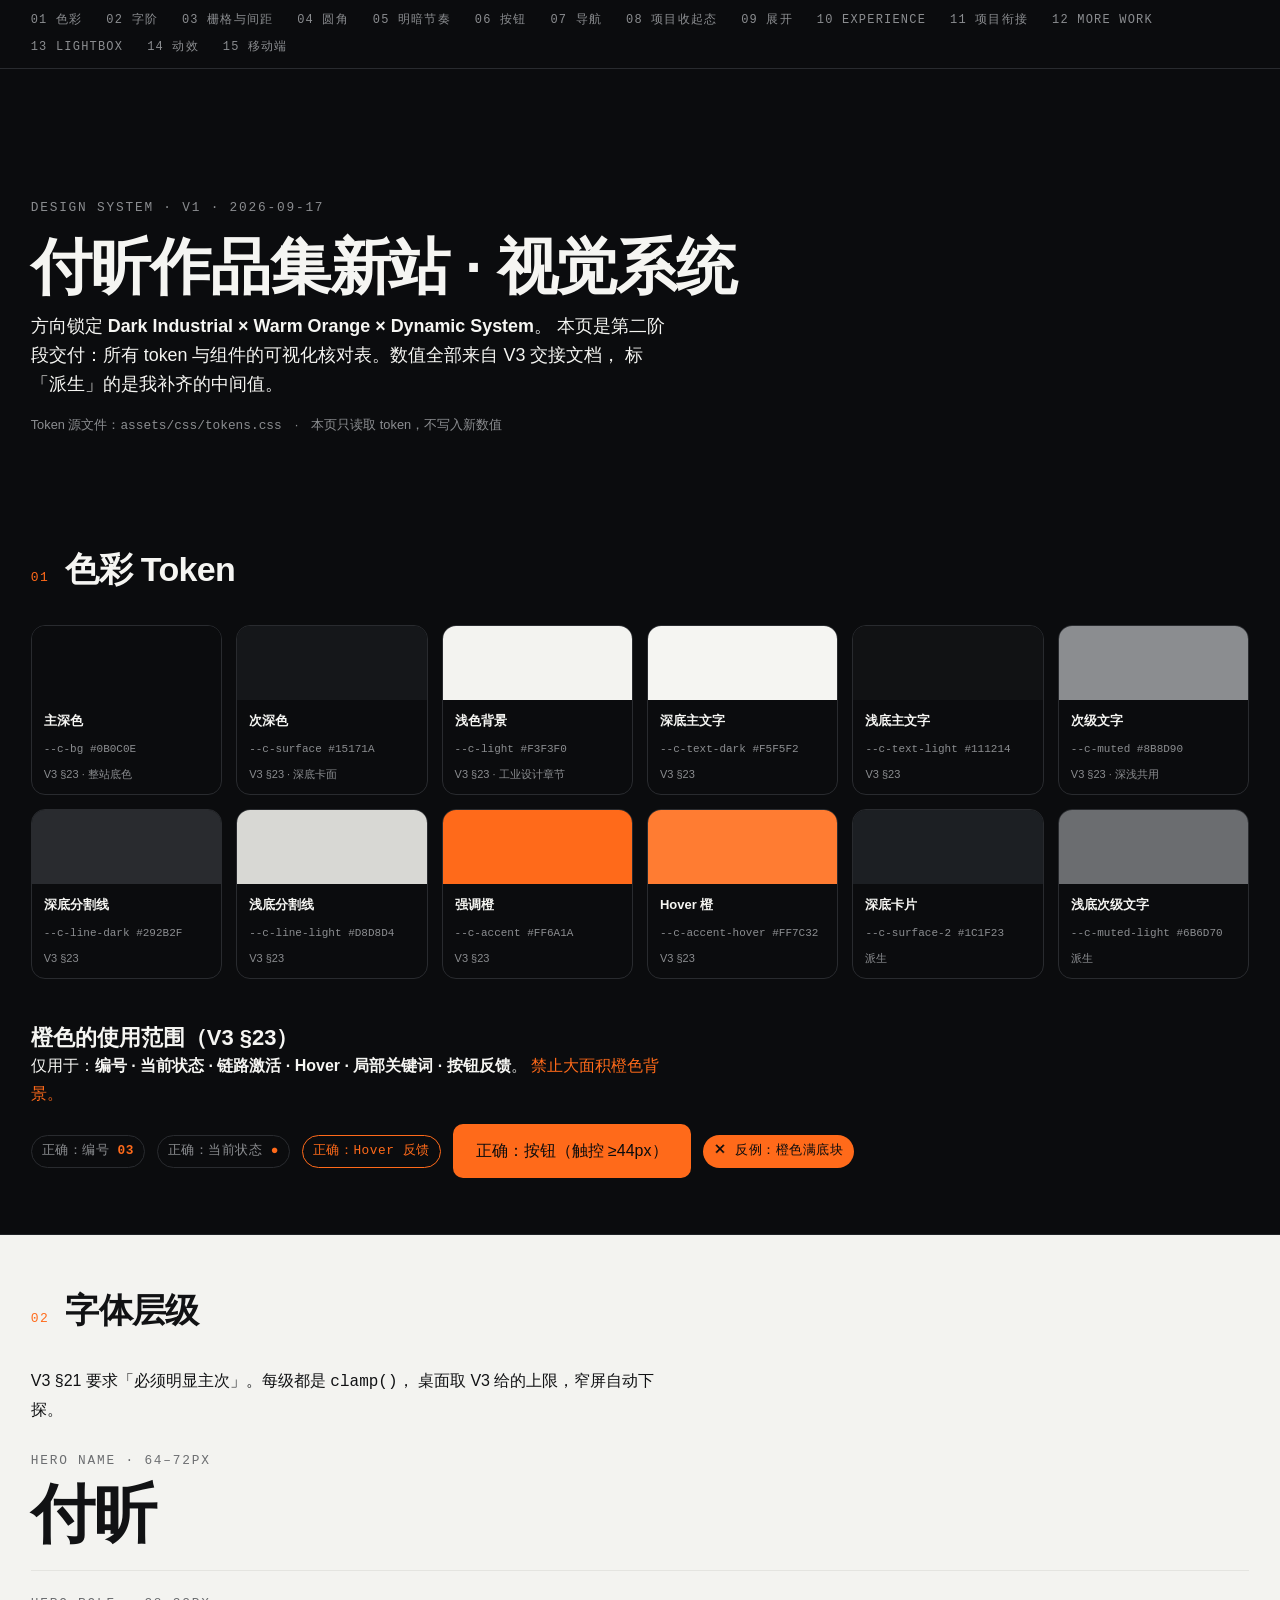
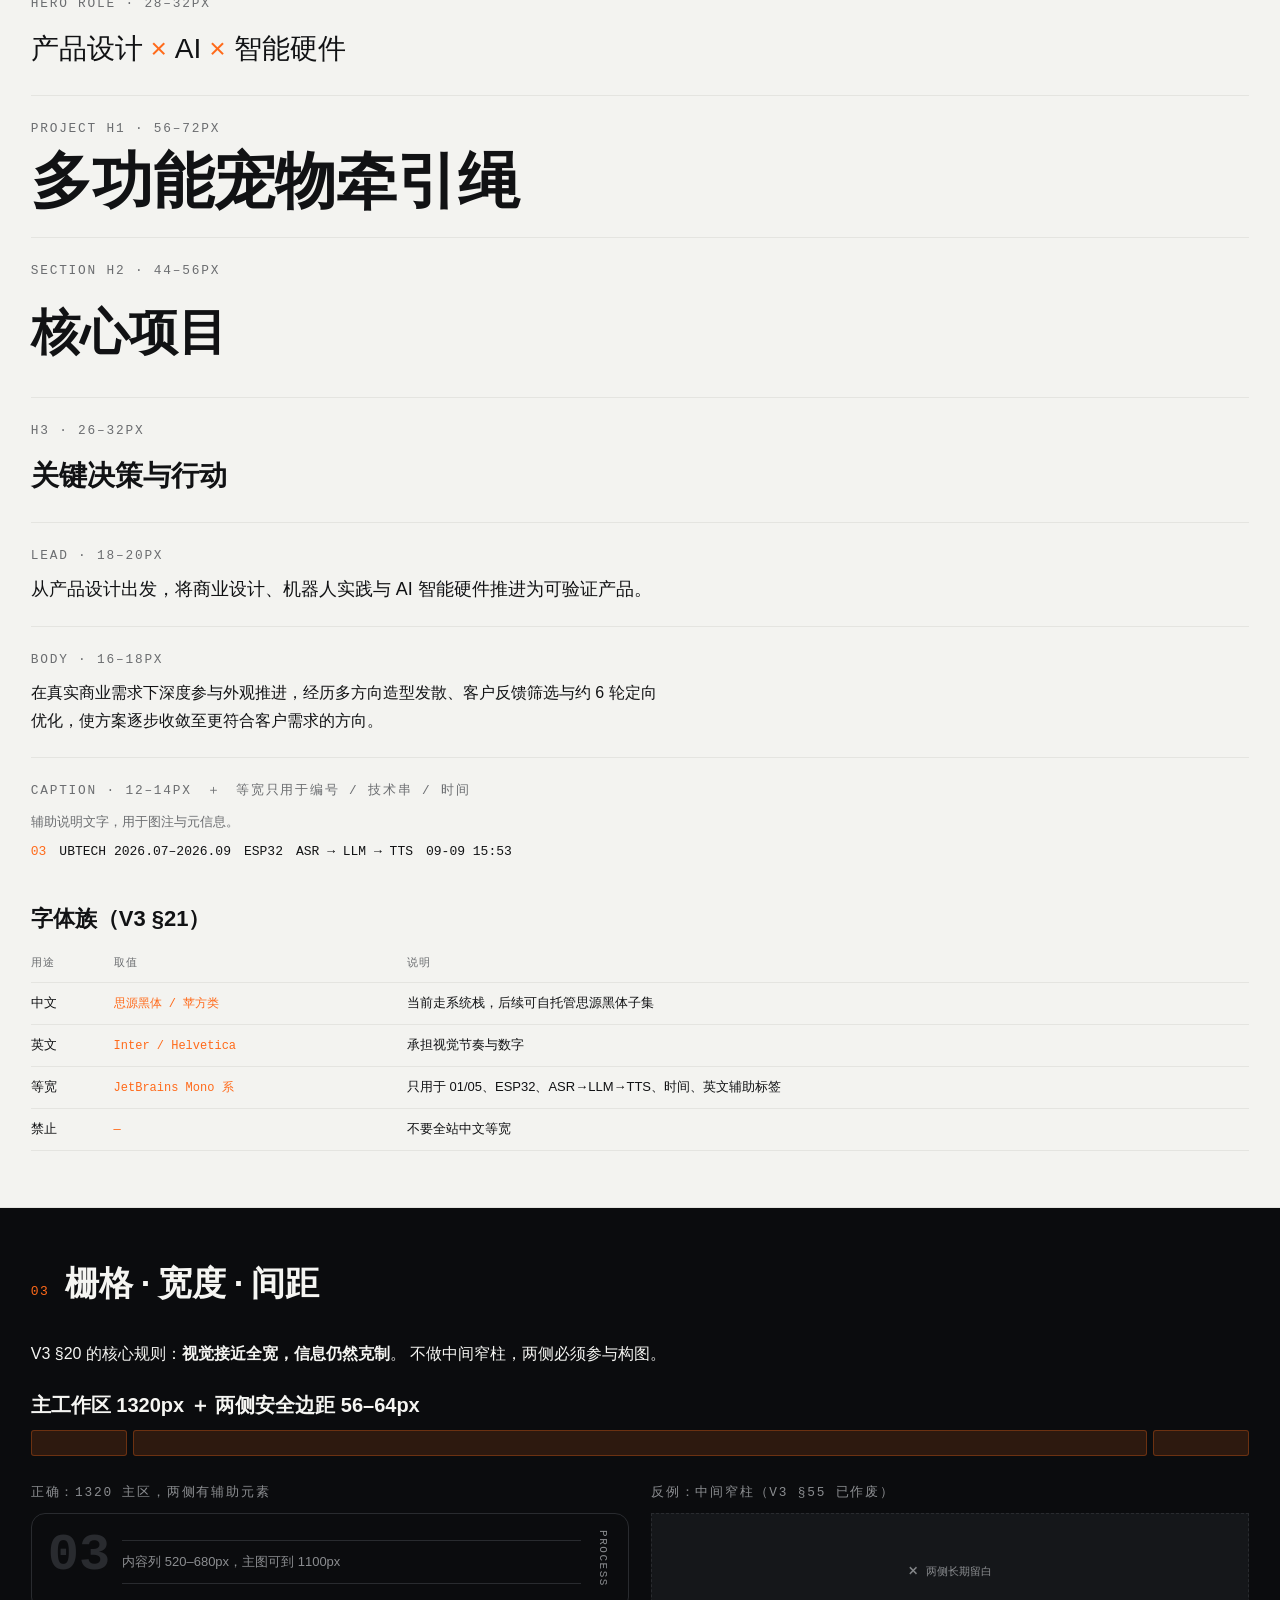
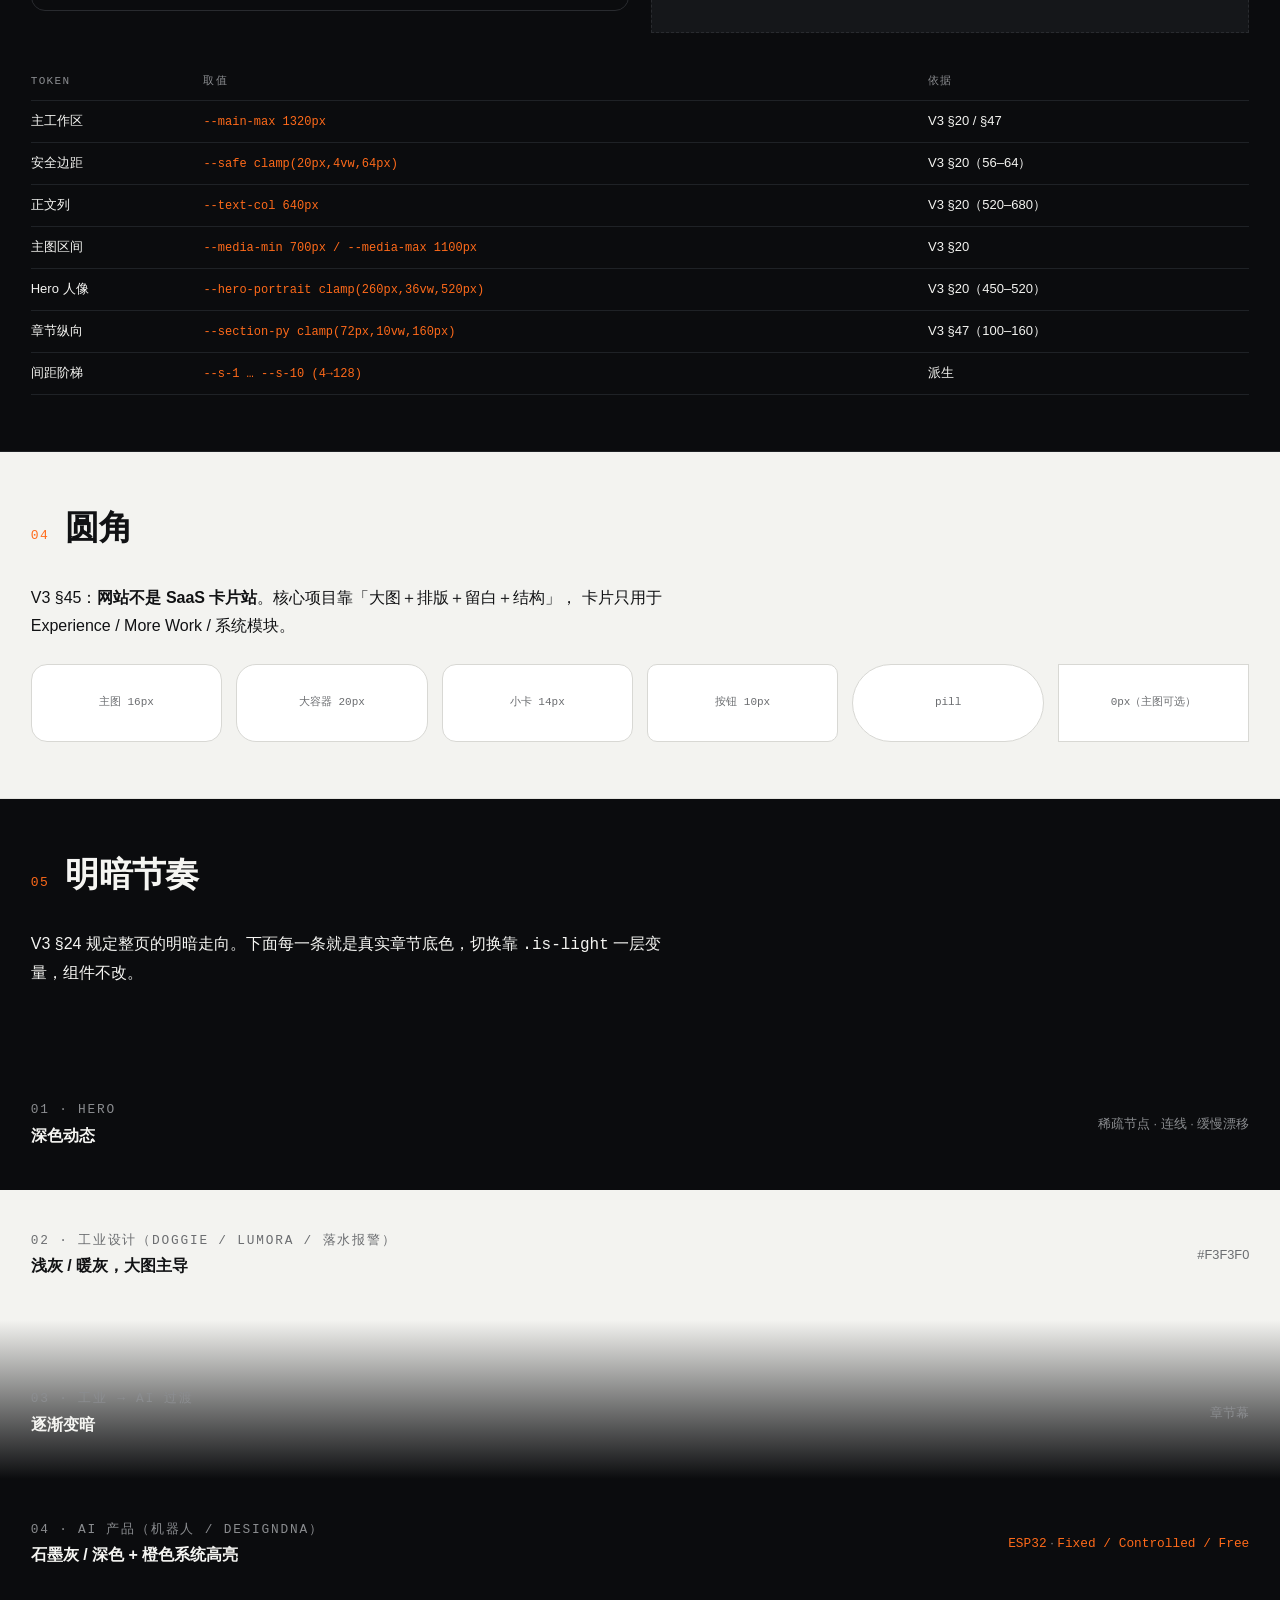
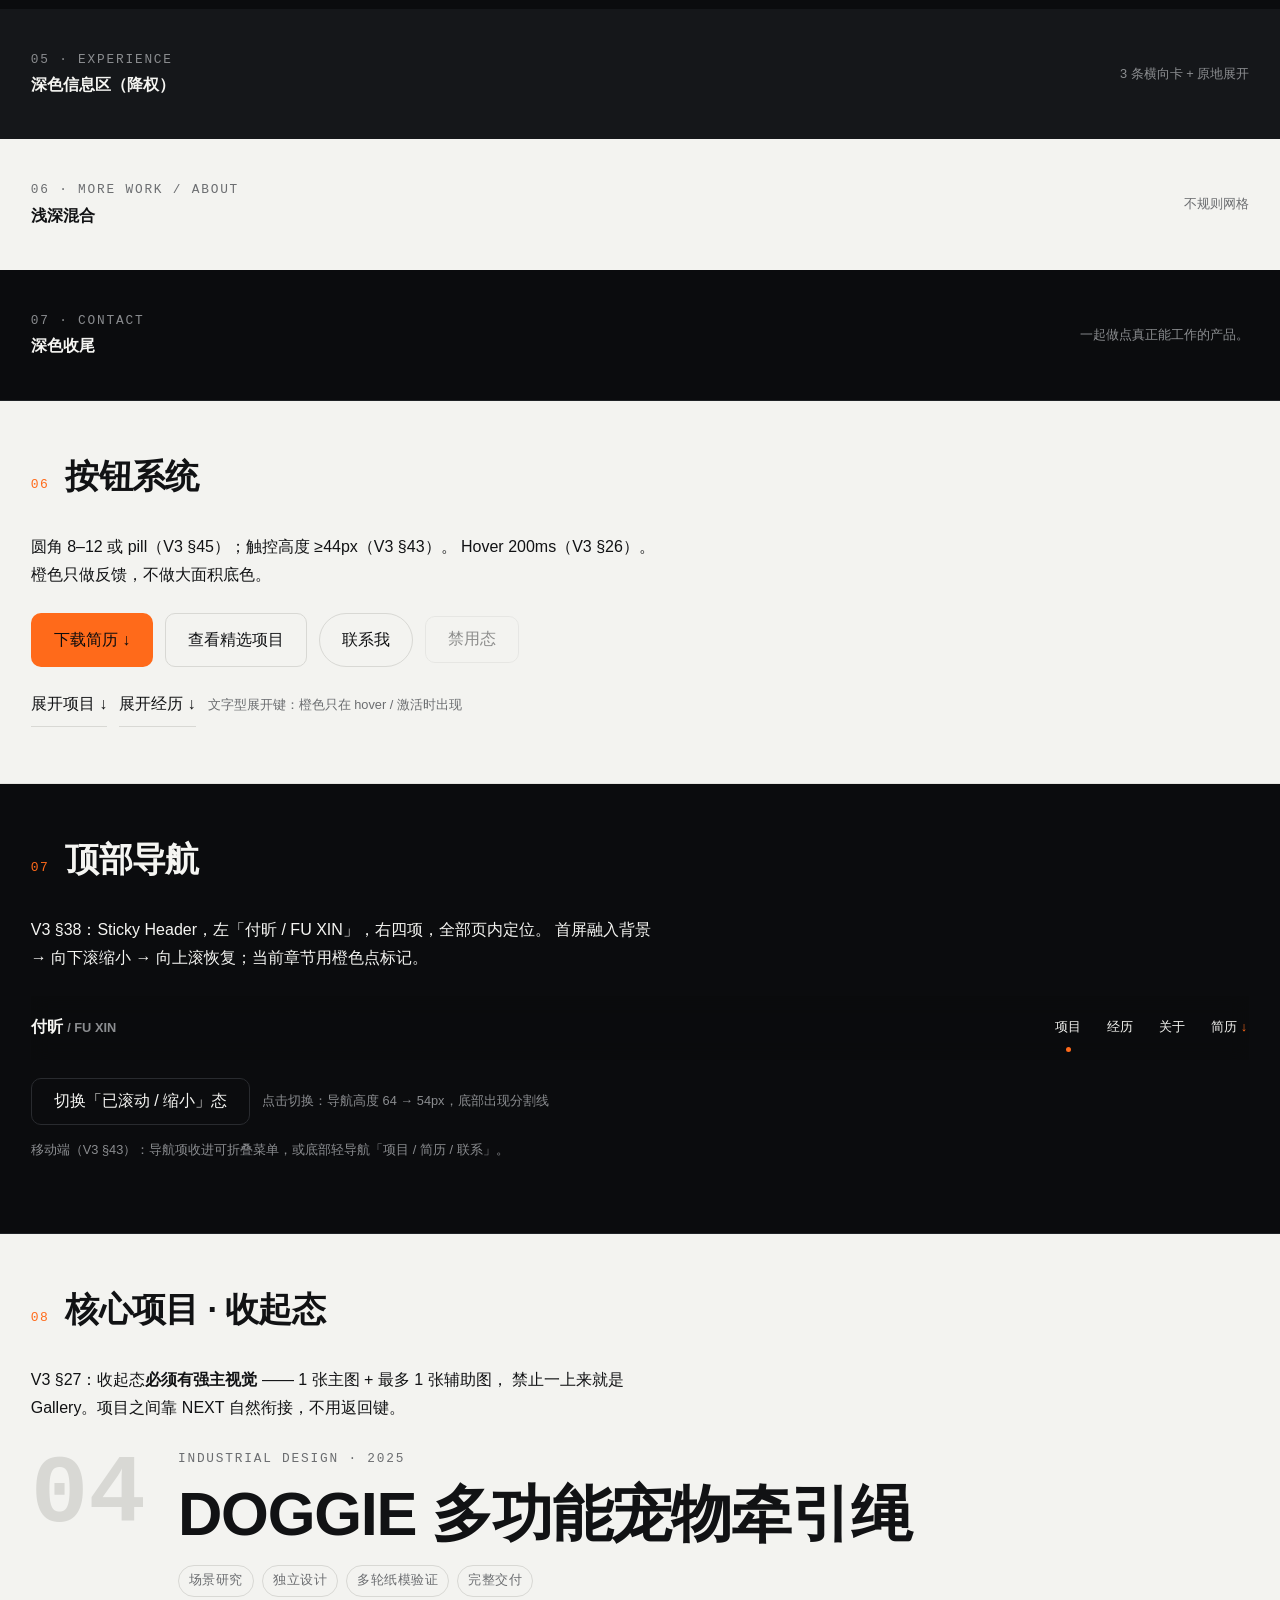
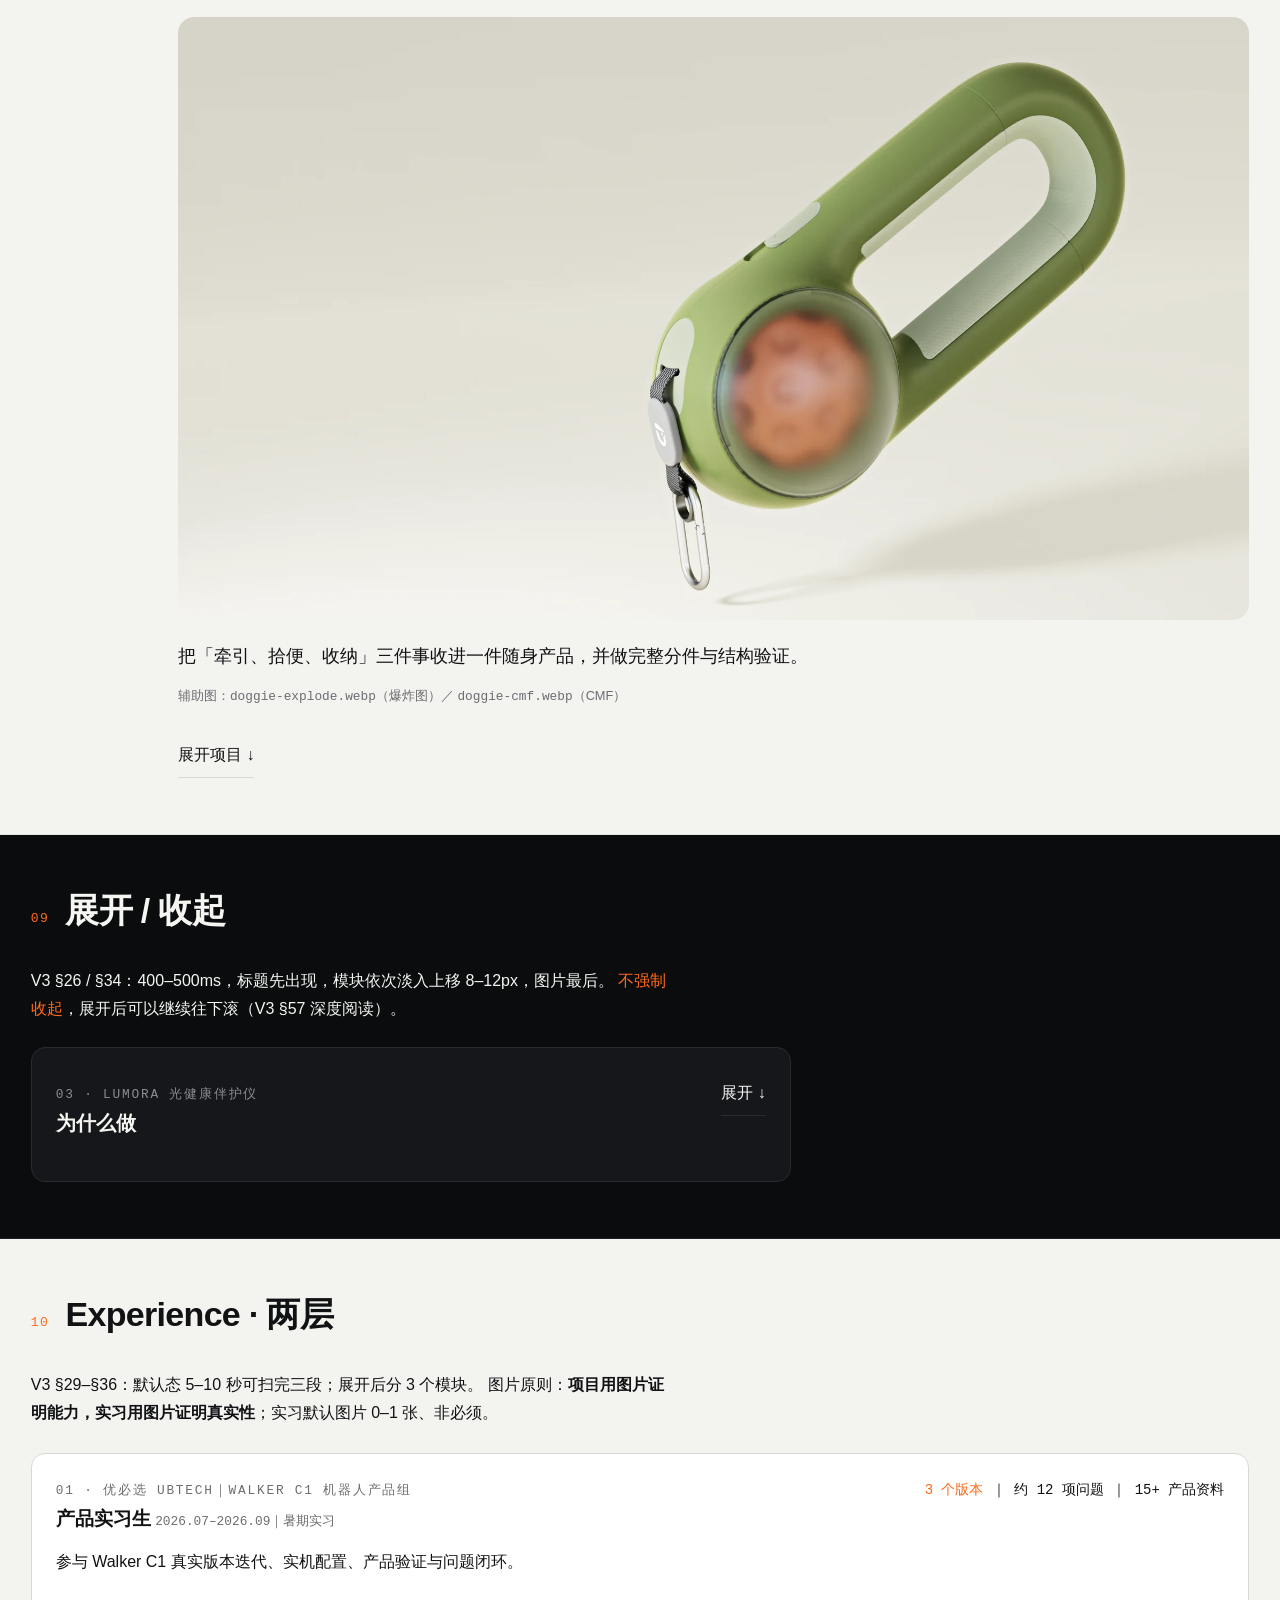
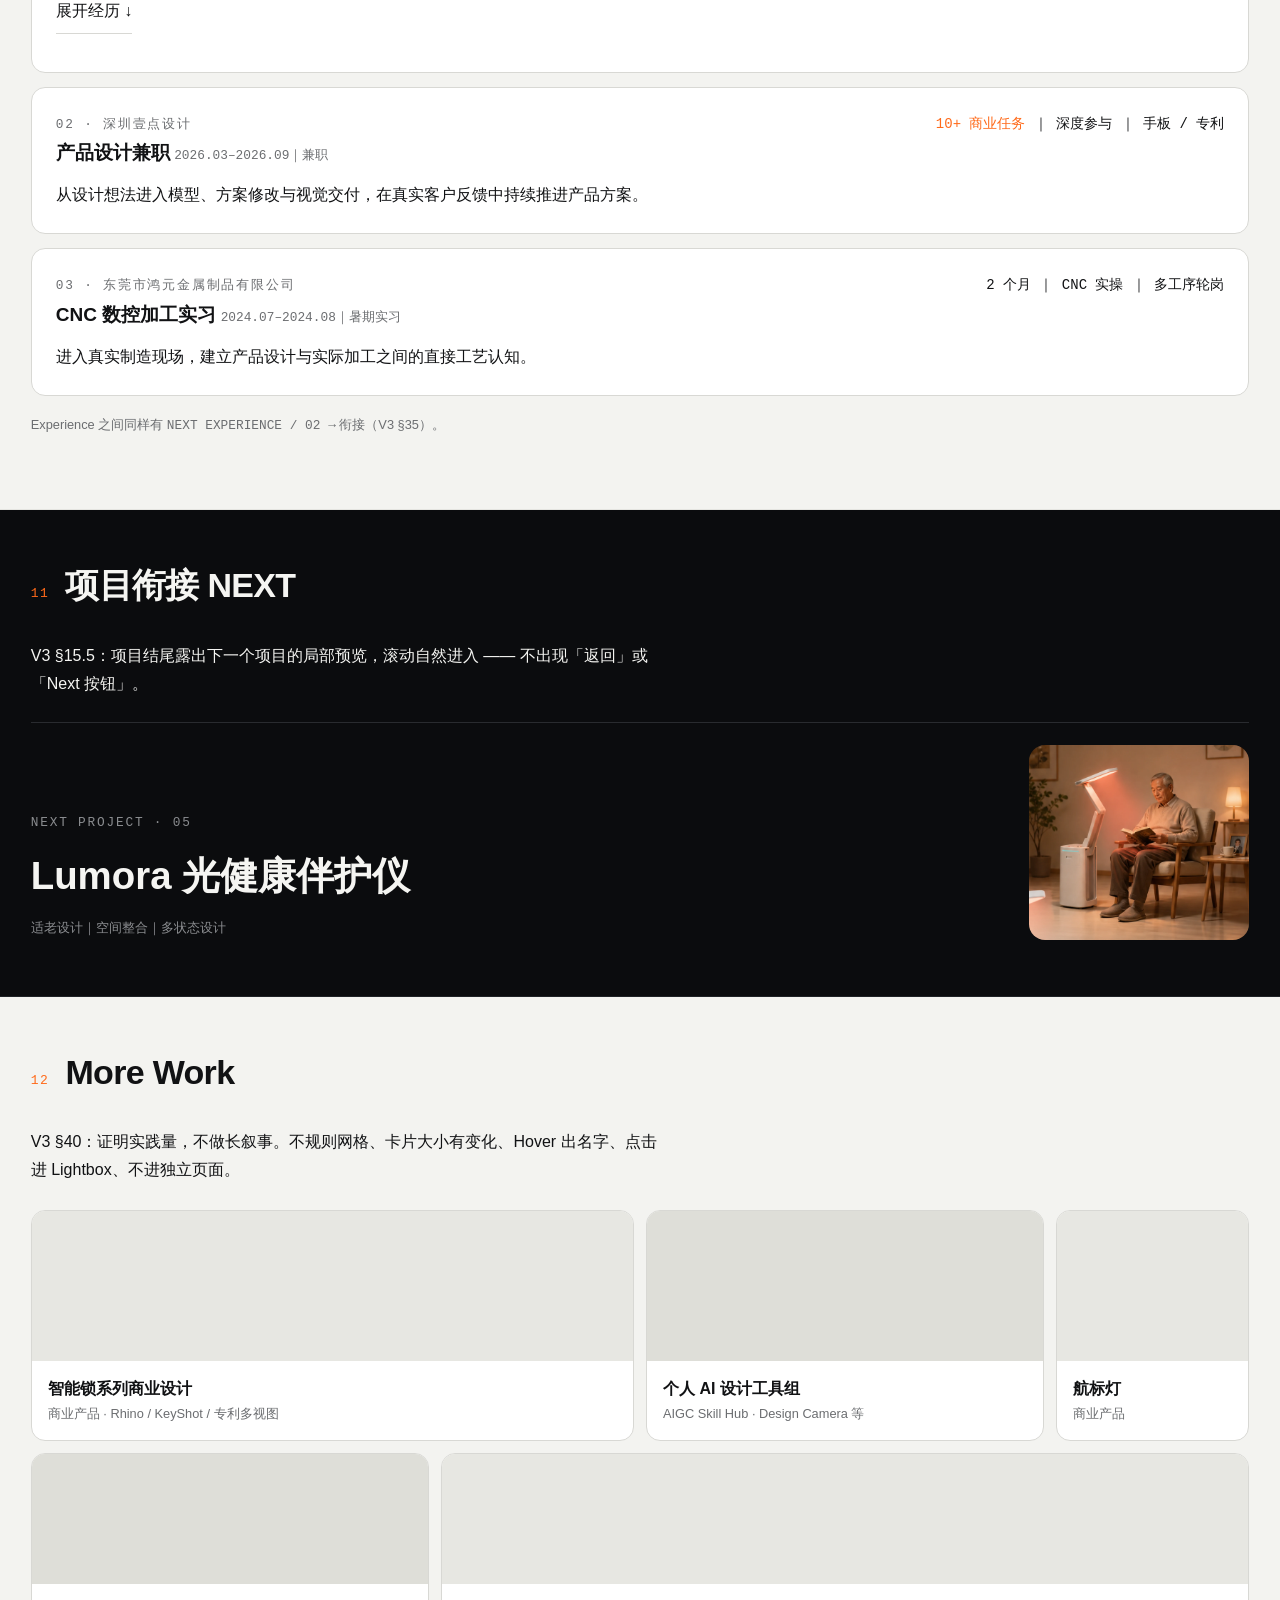
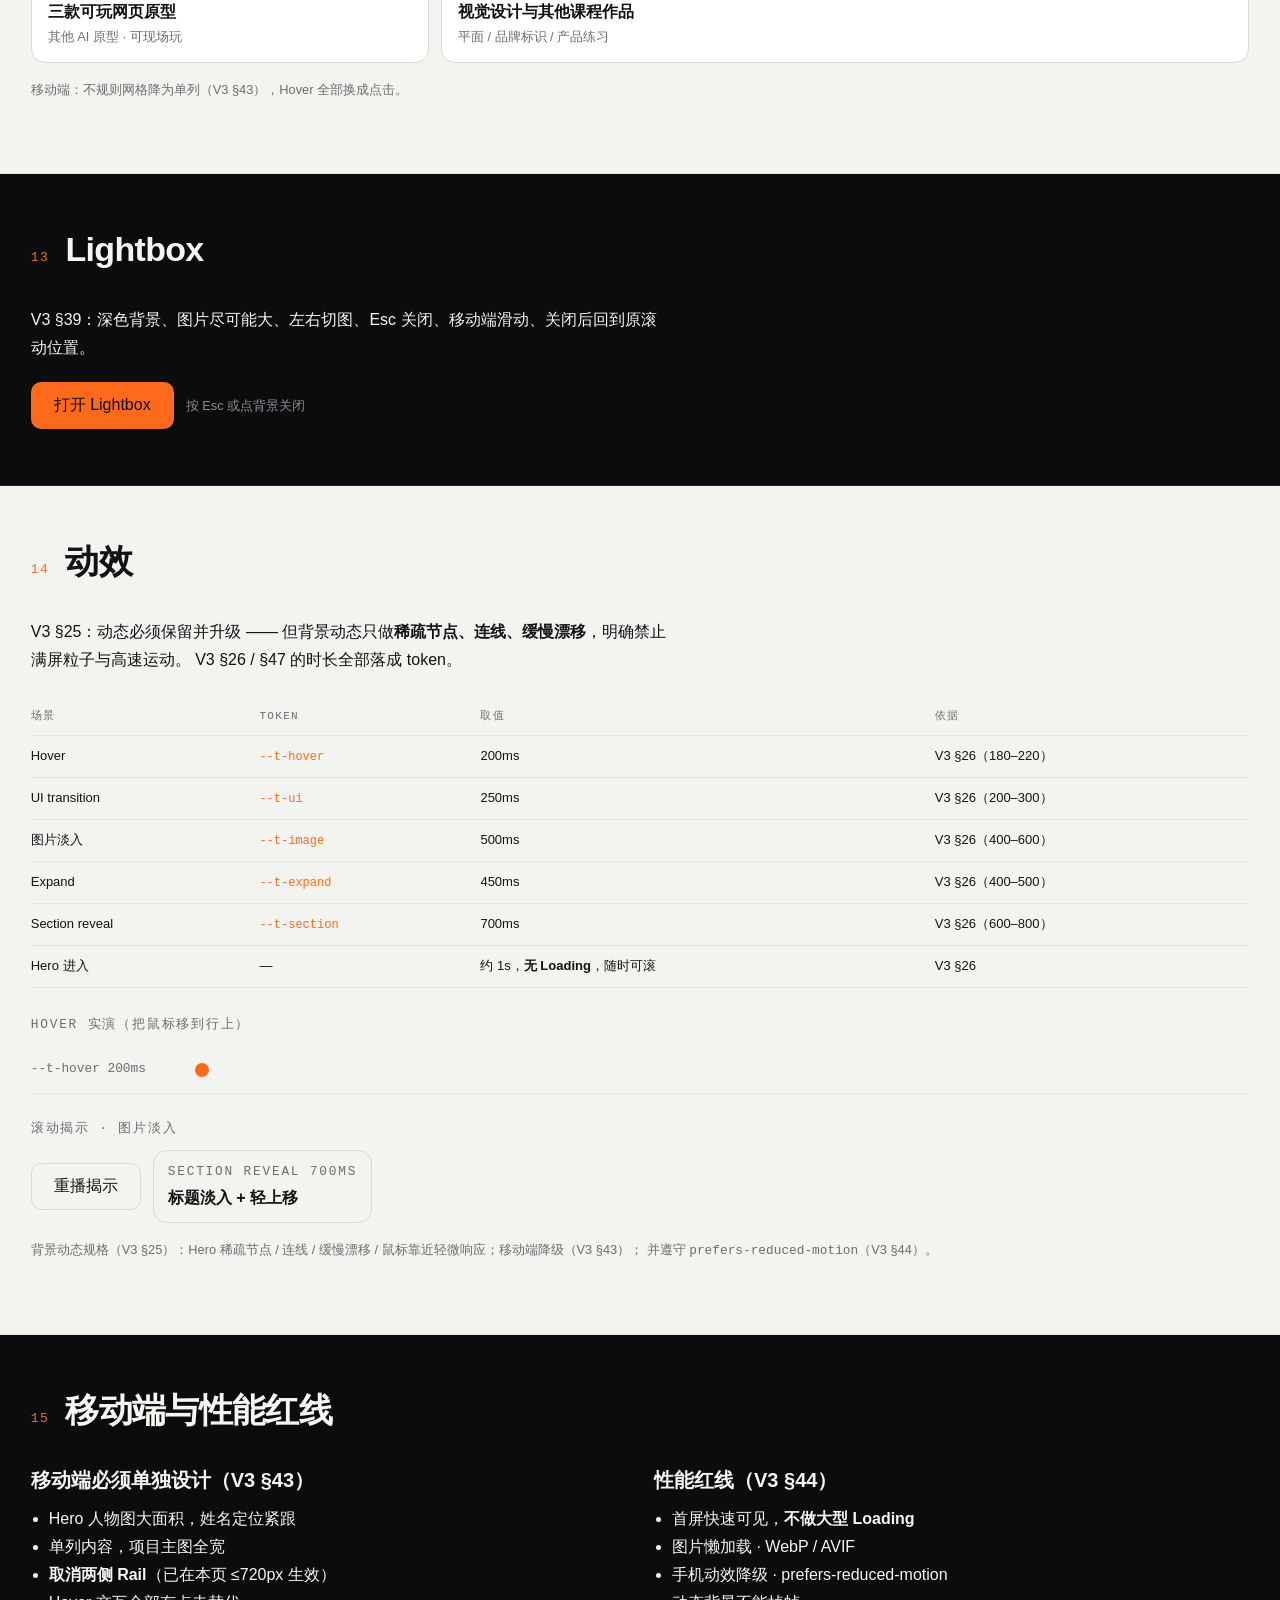
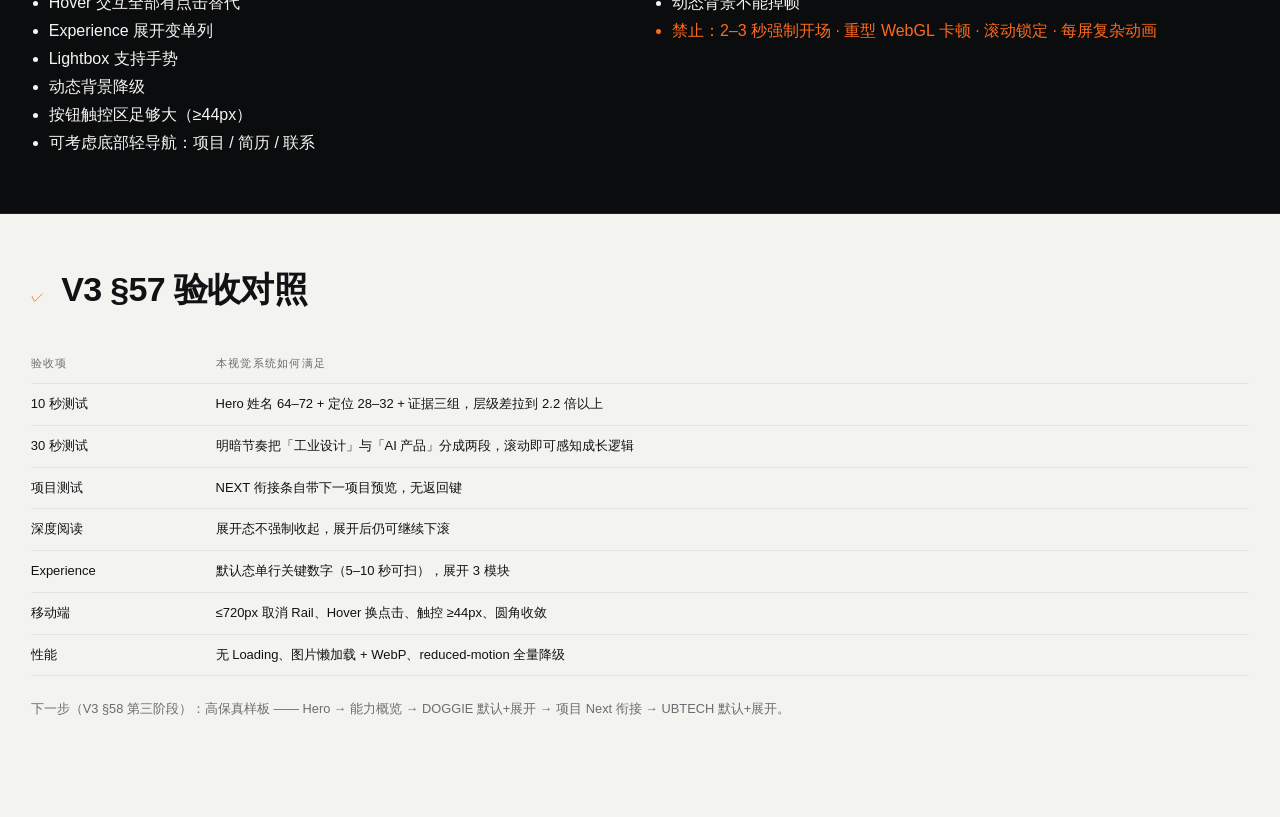
==== styleguide.html @ 85c5f499 "feat: 作品集站点完整版（12 板块 / 5 个核心项目 + 可玩原型 + Lightbox） - Hero / 能力概览 / 工业设计过渡幕 - DOGGIE / Lumora / 落水报警 /" ====
<!DOCTYPE html>
<html lang="zh-CN">
<head>
<meta charset="UTF-8">
<meta name="viewport" content="width=device-width, initial-scale=1">
<title>付昕｜新站视觉系统 Styleguide</title>
<link rel="stylesheet" href="./assets/css/tokens.css">
<style>
  /* 仅样式指南自身的排版，不属于站点系统 */
  .sg-nav { position: sticky; top: 0; z-index: 60; background: #0B0C0E;
    border-bottom: 1px solid var(--c-line-dark); padding: 10px 0; }
  .sg-nav a { font-family: var(--font-mono); font-size: 12px; letter-spacing: .1em;
    text-transform: uppercase; color: var(--c-muted); text-decoration: none;
    margin-right: 18px; }
  .sg-nav a:hover { color: var(--c-accent); }
  .sg-block { border-bottom: 1px solid var(--line-weak); }
  .sg-head { display: flex; align-items: baseline; gap: 16px; margin-bottom: 36px; }
  .sg-head .idx { font-family: var(--font-mono); font-size: 13px; color: var(--c-accent);
    letter-spacing: .12em; }
  .swatches { display: grid; grid-template-columns: repeat(auto-fill, minmax(170px, 1fr)); gap: 14px; }
  .sw { border: 1px solid var(--line); border-radius: var(--r-card); overflow: hidden; }
  .sw .chip { height: 74px; }
  .sw .meta { padding: 10px 12px; }
  .sw .meta b { display: block; font-size: 13px; font-weight: 600; }
  .sw .meta code { font-family: var(--font-mono); font-size: 11px; color: var(--fg-muted); }
  .sw .meta em { display: block; font-style: normal; font-size: 11px; color: var(--fg-muted); margin-top: 4px; }
  table.spec { width: 100%; border-collapse: collapse; font-size: 13px; }
  table.spec th, table.spec td { text-align: left; padding: 9px 12px 9px 0;
    border-bottom: 1px solid var(--line-weak); vertical-align: top; }
  table.spec th { font-weight: 500; color: var(--fg-muted); font-size: 11px;
    letter-spacing: .12em; text-transform: uppercase; font-family: var(--font-mono); }
  table.spec code { font-family: var(--font-mono); font-size: 12px; color: var(--c-accent); }
  .demo { display: flex; flex-wrap: wrap; gap: 12px; align-items: center; }
  .radius-demo { display: grid; grid-template-columns: repeat(auto-fit, minmax(120px, 1fr)); gap: 14px; }
  .radius-demo div { height: 78px; background: var(--surface); border: 1px solid var(--line);
    display: grid; place-items: center; font-family: var(--font-mono); font-size: 11px;
    color: var(--fg-muted); }
  .motion-row { display: grid; grid-template-columns: 150px 1fr; gap: 14px;
    align-items: center; padding: 12px 0; border-bottom: 1px solid var(--line-weak); }
  .dot { width: 14px; height: 14px; background: var(--c-accent); border-radius: 50%;
    transition: transform var(--t-hover) var(--ease-out); }
  .motion-row:hover .dot { transform: translateX(150px) scale(1.4); }
  .grid-demo { display: grid; grid-template-columns: repeat(12, 1fr); gap: 6px; }
  .grid-demo span { height: 26px; background: var(--c-accent-soft);
    border: 1px solid rgba(255,106,26,.3); border-radius: 3px; }
  .narrow-demo { background: var(--surface); border: 1px dashed var(--line);
    display: grid; place-items: center; min-height: 120px; font-family: var(--font-mono);
    font-size: 11px; color: var(--fg-muted); }
</style>
</head>
<body>

<!-- ═══ 样式指南导航 ═══ -->
<nav class="sg-nav"><div class="wrap" style="display:flex;flex-wrap:wrap;gap:6px">
  <a href="#c">01 色彩</a><a href="#t">02 字阶</a><a href="#l">03 栅格与间距</a>
  <a href="#r">04 圆角</a><a href="#sec">05 明暗节奏</a><a href="#btn">06 按钮</a>
  <a href="#nav">07 导航</a><a href="#proj">08 项目收起态</a><a href="#exp">09 展开</a>
  <a href="#ex">10 Experience</a><a href="#next">11 项目衔接</a>
  <a href="#more">12 More Work</a><a href="#lb">13 Lightbox</a>
  <a href="#mo">14 动效</a><a href="#mob">15 移动端</a>
</div></nav>

<!-- ═══ 标题 ═══ -->
<header class="section" style="padding-bottom:40px">
  <div class="wrap">
    <div class="label-en">Design System · v1 · 2026-09-17</div>
    <h1 style="margin:14px 0 10px">付昕作品集新站 · 视觉系统</h1>
    <p class="lead measure">方向锁定 <b>Dark Industrial × Warm Orange × Dynamic System</b>。
      本页是第二阶段交付：所有 token 与组件的可视化核对表。数值全部来自 V3 交接文档，
      标「派生」的是我补齐的中间值。</p>
    <p class="caption">Token 源文件：<span class="mono">assets/css/tokens.css</span>　·　本页只读取 token，不写入新数值</p>
  </div>
</header>

<!-- ═══ 01 色彩 ═══ -->
<section class="section sg-block" id="c" style="padding-top:56px;padding-bottom:56px">
  <div class="wrap">
    <div class="sg-head"><span class="idx">01</span><h2 style="font-size:34px">色彩 Token</h2></div>
    <div class="swatches">
      <div class="sw"><div class="chip" style="background:#0B0C0E"></div><div class="meta"><b>主深色</b><code>--c-bg #0B0C0E</code><em>V3 §23 · 整站底色</em></div></div>
      <div class="sw"><div class="chip" style="background:#15171A"></div><div class="meta"><b>次深色</b><code>--c-surface #15171A</code><em>V3 §23 · 深底卡面</em></div></div>
      <div class="sw"><div class="chip" style="background:#F3F3F0"></div><div class="meta"><b>浅色背景</b><code>--c-light #F3F3F0</code><em>V3 §23 · 工业设计章节</em></div></div>
      <div class="sw"><div class="chip" style="background:#F5F5F2"></div><div class="meta"><b>深底主文字</b><code>--c-text-dark #F5F5F2</code><em>V3 §23</em></div></div>
      <div class="sw"><div class="chip" style="background:#111214"></div><div class="meta"><b>浅底主文字</b><code>--c-text-light #111214</code><em>V3 §23</em></div></div>
      <div class="sw"><div class="chip" style="background:#8B8D90"></div><div class="meta"><b>次级文字</b><code>--c-muted #8B8D90</code><em>V3 §23 · 深浅共用</em></div></div>
      <div class="sw"><div class="chip" style="background:#292B2F"></div><div class="meta"><b>深底分割线</b><code>--c-line-dark #292B2F</code><em>V3 §23</em></div></div>
      <div class="sw"><div class="chip" style="background:#D8D8D4"></div><div class="meta"><b>浅底分割线</b><code>--c-line-light #D8D8D4</code><em>V3 §23</em></div></div>
      <div class="sw"><div class="chip" style="background:#FF6A1A"></div><div class="meta"><b>强调橙</b><code>--c-accent #FF6A1A</code><em>V3 §23</em></div></div>
      <div class="sw"><div class="chip" style="background:#FF7C32"></div><div class="meta"><b>Hover 橙</b><code>--c-accent-hover #FF7C32</code><em>V3 §23</em></div></div>
      <div class="sw"><div class="chip" style="background:#1C1F23"></div><div class="meta"><b>深底卡片</b><code>--c-surface-2 #1C1F23</code><em>派生</em></div></div>
      <div class="sw"><div class="chip" style="background:#6B6D70"></div><div class="meta"><b>浅底次级文字</b><code>--c-muted-light #6B6D70</code><em>派生</em></div></div>
    </div>

    <h3 style="margin-top:44px;font-size:22px">橙色的使用范围（V3 §23）</h3>
    <p class="measure">仅用于：<b>编号 · 当前状态 · 链路激活 · Hover · 局部关键词 · 按钮反馈</b>。
      <span class="accent">禁止大面积橙色背景。</span></p>
    <div class="demo" style="margin-top:16px">
      <span class="tag">正确：编号 <b class="accent mono">03</b></span>
      <span class="tag">正确：当前状态 <b class="accent">●</b></span>
      <span class="tag" style="border-color:#FF6A1A;color:#FF6A1A">正确：Hover 反馈</span>
      <span class="btn btn--primary">正确：按钮（触控 ≥44px）</span>
      <span class="tag" style="background:#FF6A1A;color:#0B0C0E;border-color:transparent">✕ 反例：橙色满底块</span>
    </div>
  </div>
</section>

<!-- ═══ 02 字阶 ═══ -->
<section class="section is-light sg-block" id="t" style="padding-top:56px;padding-bottom:56px">
  <div class="wrap">
    <div class="sg-head"><span class="idx">02</span><h2 style="font-size:34px">字体层级</h2></div>
    <p class="measure" style="margin-bottom:26px">V3 §21 要求「必须明显主次」。每级都是 <span class="mono">clamp()</span>，
      桌面取 V3 给的上限，窄屏自动下探。</p>

    <div style="border-bottom:1px solid var(--line-weak);padding-bottom:22px;margin-bottom:22px">
      <div class="label-en" style="margin-bottom:8px">Hero Name · 64–72px</div>
      <div style="font-size:var(--fs-hero-name);font-weight:600;line-height:1.06;letter-spacing:-.02em">付昕</div>
    </div>
    <div style="border-bottom:1px solid var(--line-weak);padding-bottom:22px;margin-bottom:22px">
      <div class="label-en" style="margin-bottom:8px">Hero Role · 28–32px</div>
      <div style="font-size:var(--fs-hero-role);color:var(--fg)">产品设计 <span class="accent">×</span> AI <span class="accent">×</span> 智能硬件</div>
    </div>
    <div style="border-bottom:1px solid var(--line-weak);padding-bottom:22px;margin-bottom:22px">
      <div class="label-en" style="margin-bottom:8px">Project H1 · 56–72px</div>
      <div style="font-size:var(--fs-project-h1);font-weight:600;line-height:1.08">多功能宠物牵引绳</div>
    </div>
    <div style="border-bottom:1px solid var(--line-weak);padding-bottom:22px;margin-bottom:22px">
      <div class="label-en" style="margin-bottom:8px">Section H2 · 44–56px</div>
      <div style="font-size:var(--fs-section-h2);font-weight:600">核心项目</div>
    </div>
    <div style="border-bottom:1px solid var(--line-weak);padding-bottom:22px;margin-bottom:22px">
      <div class="label-en" style="margin-bottom:8px">H3 · 26–32px</div>
      <div style="font-size:var(--fs-h3);font-weight:600">关键决策与行动</div>
    </div>
    <div style="border-bottom:1px solid var(--line-weak);padding-bottom:22px;margin-bottom:22px">
      <div class="label-en" style="margin-bottom:8px">Lead · 18–20px</div>
      <p class="lead measure" style="margin:0">从产品设计出发，将商业设计、机器人实践与 AI 智能硬件推进为可验证产品。</p>
    </div>
    <div style="border-bottom:1px solid var(--line-weak);padding-bottom:22px;margin-bottom:22px">
      <div class="label-en" style="margin-bottom:8px">Body · 16–18px</div>
      <p class="measure" style="margin:0">在真实商业需求下深度参与外观推进，经历多方向造型发散、客户反馈筛选与约 6 轮定向优化，使方案逐步收敛至更符合客户需求的方向。</p>
    </div>
    <div>
      <div class="label-en" style="margin-bottom:8px">Caption · 12–14px　＋　等宽只用于编号 / 技术串 / 时间</div>
      <div class="caption">辅助说明文字，用于图注与元信息。</div>
      <div class="mono" style="font-size:13px;margin-top:8px">
        <span class="accent">03</span>　UBTECH 2026.07–2026.09　ESP32　ASR → LLM → TTS　09-09 15:53
      </div>
    </div>

    <h3 style="margin-top:40px;font-size:22px">字体族（V3 §21）</h3>
    <table class="spec" style="margin-top:12px">
      <tr><th>用途</th><th>取值</th><th>说明</th></tr>
      <tr><td>中文</td><td><code>思源黑体 / 苹方类</code></td><td>当前走系统栈，后续可自托管思源黑体子集</td></tr>
      <tr><td>英文</td><td><code>Inter / Helvetica</code></td><td>承担视觉节奏与数字</td></tr>
      <tr><td>等宽</td><td><code>JetBrains Mono 系</code></td><td>只用于 01/05、ESP32、ASR→LLM→TTS、时间、英文辅助标签</td></tr>
      <tr><td>禁止</td><td><code>—</code></td><td>不要全站中文等宽</td></tr>
    </table>
  </div>
</section>

<!-- ═══ 03 栅格与间距 ═══ -->
<section class="section sg-block" id="l" style="padding-top:56px;padding-bottom:56px">
  <div class="wrap">
    <div class="sg-head"><span class="idx">03</span><h2 style="font-size:34px">栅格 · 宽度 · 间距</h2></div>
    <p class="measure" style="margin-bottom:24px">V3 §20 的核心规则：<b>视觉接近全宽，信息仍然克制</b>。
      不做中间窄柱，两侧必须参与构图。</p>

    <h3 style="font-size:20px;margin-bottom:12px">主工作区 1320px ＋ 两侧安全边距 56–64px</h3>
    <div class="grid-demo" style="margin-bottom:26px">
      <span style="grid-column:span 1"></span><span style="grid-column:span 10"></span><span style="grid-column:span 1"></span>
    </div>

    <div style="display:grid;grid-template-columns:1fr 1fr;gap:22px;margin-bottom:30px">
      <div>
        <div class="label-en" style="margin-bottom:8px">正确：1320 主区，两侧有辅助元素</div>
        <div style="border:1px solid var(--line);border-radius:var(--r-card);padding:16px">
          <div style="display:flex;gap:12px;align-items:stretch">
            <div class="rail-num" style="font-size:52px">03</div>
            <div style="flex:1"><div class="hairline" style="margin:10px 0"></div>
              <div style="font-size:13px;color:var(--fg-muted)">内容列 520–680px，主图可到 1100px</div>
              <div class="hairline" style="margin:10px 0"></div></div>
            <div class="rail-en" style="font-size:11px">Process</div>
          </div>
        </div>
      </div>
      <div>
        <div class="label-en" style="margin-bottom:8px">反例：中间窄柱（V3 §55 已作废）</div>
        <div class="narrow-demo" style="min-height:120px">✕ 两侧长期留白</div>
      </div>
    </div>

    <table class="spec">
      <tr><th>Token</th><th>取值</th><th>依据</th></tr>
      <tr><td>主工作区</td><td><code>--main-max 1320px</code></td><td>V3 §20 / §47</td></tr>
      <tr><td>安全边距</td><td><code>--safe clamp(20px,4vw,64px)</code></td><td>V3 §20（56–64）</td></tr>
      <tr><td>正文列</td><td><code>--text-col 640px</code></td><td>V3 §20（520–680）</td></tr>
      <tr><td>主图区间</td><td><code>--media-min 700px / --media-max 1100px</code></td><td>V3 §20</td></tr>
      <tr><td>Hero 人像</td><td><code>--hero-portrait clamp(260px,36vw,520px)</code></td><td>V3 §20（450–520）</td></tr>
      <tr><td>章节纵向</td><td><code>--section-py clamp(72px,10vw,160px)</code></td><td>V3 §47（100–160）</td></tr>
      <tr><td>间距阶梯</td><td><code>--s-1 … --s-10 (4→128)</code></td><td>派生</td></tr>
    </table>
  </div>
</section>

<!-- ═══ 04 圆角 ═══ -->
<section class="section is-light sg-block" id="r" style="padding-top:56px;padding-bottom:56px">
  <div class="wrap">
    <div class="sg-head"><span class="idx">04</span><h2 style="font-size:34px">圆角</h2></div>
    <p class="measure" style="margin-bottom:24px">V3 §45：<b>网站不是 SaaS 卡片站</b>。核心项目靠「大图＋排版＋留白＋结构」，
      卡片只用于 Experience / More Work / 系统模块。</p>
    <div class="radius-demo">
      <div style="border-radius:var(--r-media)">主图 16px</div>
      <div style="border-radius:var(--r-container)">大容器 20px</div>
      <div style="border-radius:var(--r-card)">小卡 14px</div>
      <div style="border-radius:var(--r-btn)">按钮 10px</div>
      <div style="border-radius:var(--r-pill)">pill</div>
      <div style="border-radius:0">0px（主图可选）</div>
    </div>
  </div>
</section>

<!-- ═══ 05 明暗节奏 ═══ -->
<section class="sg-block" id="sec">
  <div class="section" style="padding-block:56px">
    <div class="wrap">
      <div class="sg-head"><span class="idx">05</span><h2 style="font-size:34px">明暗节奏</h2></div>
      <p class="measure">V3 §24 规定整页的明暗走向。下面每一条就是真实章节底色，切换靠 <span class="mono">.is-light</span> 一层变量，组件不改。</p>
    </div>
  </div>

  <div class="section" style="padding-block:40px;background:#0B0C0E">
    <div class="wrap" style="display:flex;justify-content:space-between;align-items:center">
      <div><div class="label-en">01 · Hero</div><b>深色动态</b></div>
      <div class="caption">稀疏节点 · 连线 · 缓慢漂移</div>
    </div>
  </div>

  <div class="section is-light" style="padding-block:40px">
    <div class="wrap" style="display:flex;justify-content:space-between;align-items:center">
      <div><div class="label-en">02 · 工业设计（DOGGIE / Lumora / 落水报警）</div><b>浅灰 / 暖灰，大图主导</b></div>
      <div class="caption">#F3F3F0</div>
    </div>
  </div>

  <div class="section" style="padding-block:40px;background:linear-gradient(#F3F3F0,#0B0C0E)">
    <div class="wrap" style="display:flex;justify-content:space-between;align-items:center;padding-top:28px">
      <div><div class="label-en">03 · 工业 → AI 过渡</div><b>逐渐变暗</b></div>
      <div class="caption">章节幕</div>
    </div>
  </div>

  <div class="section" style="padding-block:40px;background:#0B0C0E">
    <div class="wrap" style="display:flex;justify-content:space-between;align-items:center">
      <div><div class="label-en">04 · AI 产品（机器人 / DesignDNA）</div><b>石墨灰 / 深色 + 橙色系统高亮</b></div>
      <div class="caption"><span class="accent mono">ESP32</span> · <span class="accent mono">Fixed / Controlled / Free</span></div>
    </div>
  </div>

  <div class="section" style="padding-block:40px;background:#15171A">
    <div class="wrap" style="display:flex;justify-content:space-between;align-items:center">
      <div><div class="label-en">05 · Experience</div><b>深色信息区（降权）</b></div>
      <div class="caption">3 条横向卡 + 原地展开</div>
    </div>
  </div>

  <div class="section is-light" style="padding-block:40px">
    <div class="wrap" style="display:flex;justify-content:space-between;align-items:center">
      <div><div class="label-en">06 · More Work / About</div><b>浅深混合</b></div>
      <div class="caption">不规则网格</div>
    </div>
  </div>

  <div class="section" style="padding-block:40px;background:#0B0C0E">
    <div class="wrap" style="display:flex;justify-content:space-between;align-items:center">
      <div><div class="label-en">07 · Contact</div><b>深色收尾</b></div>
      <div class="caption">一起做点真正能工作的产品。</div>
    </div>
  </div>
</section>

<!-- ═══ 06 按钮 ═══ -->
<section class="section is-light sg-block" id="btn" style="padding-top:56px;padding-bottom:56px">
  <div class="wrap">
    <div class="sg-head"><span class="idx">06</span><h2 style="font-size:34px">按钮系统</h2></div>
    <p class="measure" style="margin-bottom:24px">圆角 8–12 或 pill（V3 §45）；触控高度 ≥44px（V3 §43）。
      Hover 200ms（V3 §26）。橙色只做反馈，不做大面积底色。</p>
    <div class="demo" style="margin-bottom:16px">
      <a class="btn btn--primary" href="#">下载简历 ↓</a>
      <a class="btn btn--ghost" href="#">查看精选项目</a>
      <a class="btn btn--ghost btn--pill" href="#">联系我</a>
      <button class="btn btn--ghost" disabled style="opacity:.45;cursor:not-allowed">禁用态</button>
    </div>
    <div class="demo">
      <button class="expand-toggle">展开项目 ↓</button>
      <button class="expand-toggle">展开经历 ↓</button>
      <span class="caption">文字型展开键：橙色只在 hover / 激活时出现</span>
    </div>
  </div>
</section>

<!-- ═══ 07 导航 ═══ -->
<section class="section sg-block" id="nav" style="padding-top:56px;padding-bottom:56px">
  <div class="wrap">
    <div class="sg-head"><span class="idx">07</span><h2 style="font-size:34px">顶部导航</h2></div>
    <p class="measure" style="margin-bottom:24px">V3 §38：Sticky Header，左「付昕 / FU XIN」，右四项，全部页内定位。
      首屏融入背景 → 向下滚缩小 → 向上滚恢复；当前章节用橙色点标记。</p>
    <div class="nav" data-scrolled="false" style="position:relative">
      <div class="wrap" style="display:flex;justify-content:space-between;align-items:center;width:100%">
        <span style="font-weight:600">付昕 <span class="caption">/ FU XIN</span></span>
        <span style="display:flex;gap:22px">
          <a class="nav__link" href="#" aria-current="true">项目</a>
          <a class="nav__link" href="#">经历</a>
          <a class="nav__link" href="#">关于</a>
          <a class="nav__link" href="#">简历 <span class="accent">↓</span></a>
        </span>
      </div>
    </div>
    <div class="demo" style="margin-top:18px">
      <button class="btn btn--ghost" onclick="document.querySelectorAll('.nav')[0].dataset.scrolled=document.querySelectorAll('.nav')[0].dataset.scrolled==='true'?'false':'true'">切换「已滚动 / 缩小」态</button>
      <span class="caption">点击切换：导航高度 64 → 54px，底部出现分割线</span>
    </div>
    <p class="caption" style="margin-top:14px">移动端（V3 §43）：导航项收进可折叠菜单，或底部轻导航「项目 / 简历 / 联系」。</p>
  </div>
</section>

<!-- ═══ 08 项目收起态 ═══ -->
<section class="section is-light sg-block" id="proj" style="padding-top:56px;padding-bottom:56px">
  <div class="wrap">
    <div class="sg-head"><span class="idx">08</span><h2 style="font-size:34px">核心项目 · 收起态</h2></div>
    <p class="measure" style="margin-bottom:26px">V3 §27：收起态<b>必须有强主视觉</b> —— 1 张主图 + 最多 1 张辅助图，
      禁止一上来就是 Gallery。项目之间靠 NEXT 自然衔接，不用返回键。</p>

    <div style="display:grid;grid-template-columns:auto 1fr;gap:32px;align-items:start">
      <div class="rail-num" style="font-size:96px">04</div>
      <div>
        <div class="label-en" style="margin-bottom:10px">Industrial Design · 2025</div>
        <h1 style="font-size:var(--fs-project-h1);margin-bottom:16px">DOGGIE 多功能宠物牵引绳</h1>
        <div style="display:flex;gap:8px;flex-wrap:wrap;margin-bottom:20px">
          <span class="tag">场景研究</span><span class="tag">独立设计</span>
          <span class="tag">多轮纸模验证</span><span class="tag">完整交付</span>
        </div>
        <div class="media media--zoom wide" style="margin-bottom:22px">
          <img src="./assets/img/id/doggie-hero.webp" alt="DOGGIE 主渲染" class="is-loaded">
        </div>
        <div class="measure">
          <p class="lead" style="margin-bottom:14px">把「牵引、拾便、收纳」三件事收进一件随身产品，并做完整分件与结构验证。</p>
          <p class="caption" style="margin:0">辅助图：<span class="mono">doggie-explode.webp</span>（爆炸图）／ <span class="mono">doggie-cmf.webp</span>（CMF）</p>
        </div>
        <div style="margin-top:26px"><button class="expand-toggle">展开项目 ↓</button></div>
      </div>
    </div>
  </div>
</section>

<!-- ═══ 09 展开态 ═══ -->
<section class="section sg-block" id="exp" style="padding-top:56px;padding-bottom:56px">
  <div class="wrap">
    <div class="sg-head"><span class="idx">09</span><h2 style="font-size:34px">展开 / 收起</h2></div>
    <p class="measure" style="margin-bottom:24px">V3 §26 / §34：400–500ms，标题先出现，模块依次淡入上移 8–12px，图片最后。
      <span class="accent">不强制收起</span>，展开后可以继续往下滚（V3 §57 深度阅读）。</p>
    <div class="card" style="max-width:760px">
      <div style="display:flex;justify-content:space-between;align-items:baseline">
        <div><div class="label-en">03 · Lumora 光健康伴护仪</div><b style="font-size:20px">为什么做</b></div>
        <button class="expand-toggle" aria-expanded="false" onclick="sgToggle(this)">展开 ↓</button>
      </div>
      <div class="disclosure" data-open="false" style="margin-top:16px">
        <div class="disclosure__inner">
          <p>疗养灯的现有形态与居家空间冲突：占地大、收纳难、光线状态与使用场景脱节。</p>
          <p style="margin-bottom:0">目标是把「照明 / 收纳 / 移动」三件事整合进一件能与家具共处的产品。</p>
          <div class="hairline" style="margin:18px 0"></div>
          <div class="caption">这一段演示真实展开时序：容器高度 450ms 展开，内容依次淡入上移。</div>
        </div>
      </div>
    </div>
  </div>
</section>

<!-- ═══ 10 Experience ═══ -->
<section class="section is-light sg-block" id="ex" style="padding-top:56px;padding-bottom:56px">
  <div class="wrap">
    <div class="sg-head"><span class="idx">10</span><h2 style="font-size:34px">Experience · 两层</h2></div>
    <p class="measure" style="margin-bottom:26px">V3 §29–§36：默认态 5–10 秒可扫完三段；展开后分 3 个模块。
      图片原则：<b>项目用图片证明能力，实习用图片证明真实性</b>；实习默认图片 0–1 张、非必须。</p>
    <div style="display:grid;gap:14px">
      <div class="card">
        <div style="display:flex;justify-content:space-between;align-items:baseline;gap:16px;flex-wrap:wrap">
          <div>
            <div class="label-en">01 · 优必选 UBTECH｜Walker C1 机器人产品组</div>
            <b style="font-size:19px">产品实习生</b>
            <span class="mono caption">2026.07–2026.09｜暑期实习</span>
          </div>
          <div class="mono" style="font-size:14px">
            <span class="accent">3 个版本</span> ｜ 约 12 项问题 ｜ 15+ 产品资料
          </div>
        </div>
        <p class="measure" style="margin:12px 0 0">参与 Walker C1 真实版本迭代、实机配置、产品验证与问题闭环。</p>
        <div style="margin-top:14px"><button class="expand-toggle" onclick="sgToggle(this)">展开经历 ↓</button></div>
        <div class="disclosure" data-open="false" style="margin-top:14px">
          <div class="disclosure__inner">
            <div class="caption" style="margin-bottom:10px">展开后 3 模块（V3 §30）：01 版本测试与问题闭环 · 02 机器人配置与 Demo · 03 产品资料与技术任务</div>
            <div class="media" style="max-width:420px"><img src="./assets/img/exp/ubtech-walker-c1.webp" alt="Walker C1 公开产品照" class="is-loaded"></div>
            <p class="caption" style="margin-top:8px">Walker C1 官方公开产品照（非内部拍摄；页面不得暗示由本人拍摄或设计）</p>
          </div>
        </div>
      </div>
      <div class="card">
        <div style="display:flex;justify-content:space-between;align-items:baseline;gap:16px;flex-wrap:wrap">
          <div>
            <div class="label-en">02 · 深圳壹点设计</div>
            <b style="font-size:19px">产品设计兼职</b>
            <span class="mono caption">2026.03–2026.09｜兼职</span>
          </div>
          <div class="mono" style="font-size:14px"><span class="accent">10+ 商业任务</span> ｜ 深度参与 ｜ 手板 / 专利</div>
        </div>
        <p class="measure" style="margin:12px 0 0">从设计想法进入模型、方案修改与视觉交付，在真实客户反馈中持续推进产品方案。</p>
      </div>
      <div class="card">
        <div style="display:flex;justify-content:space-between;align-items:baseline;gap:16px;flex-wrap:wrap">
          <div>
            <div class="label-en">03 · 东莞市鸿元金属制品有限公司</div>
            <b style="font-size:19px">CNC 数控加工实习</b>
            <span class="mono caption">2024.07–2024.08｜暑期实习</span>
          </div>
          <div class="mono" style="font-size:14px">2 个月 ｜ CNC 实操 ｜ 多工序轮岗</div>
        </div>
        <p class="measure" style="margin:12px 0 0">进入真实制造现场，建立产品设计与实际加工之间的直接工艺认知。</p>
      </div>
    </div>
    <p class="caption" style="margin-top:18px">Experience 之间同样有 <span class="mono">NEXT EXPERIENCE / 02 →</span> 衔接（V3 §35）。</p>
  </div>
</section>

<!-- ═══ 11 项目衔接 ═══ -->
<section class="section sg-block" id="next" style="padding-top:56px;padding-bottom:56px">
  <div class="wrap">
    <div class="sg-head"><span class="idx">11</span><h2 style="font-size:34px">项目衔接 NEXT</h2></div>
    <p class="measure" style="margin-bottom:24px">V3 §15.5：项目结尾露出下一个项目的局部预览，滚动自然进入 —— 不出现「返回」或「Next 按钮」。</p>
    <a href="#next" style="text-decoration:none;color:inherit;display:block">
      <div class="hairline" style="margin-bottom:22px"></div>
      <div style="display:flex;justify-content:space-between;align-items:flex-end;gap:24px">
        <div>
          <div class="label-en" style="margin-bottom:8px">Next Project · 05</div>
          <div style="font-size:clamp(24px,3vw,44px);font-weight:600">Lumora 光健康伴护仪</div>
          <div class="caption" style="margin-top:8px">适老设计｜空间整合｜多状态设计</div>
        </div>
        <div class="media" style="width:220px;flex:none">
          <img src="./assets/img/id/lumora-hero.webp" alt="下一项目预览" class="is-loaded">
        </div>
      </div>
    </a>
  </div>
</section>

<!-- ═══ 12 More Work ═══ -->
<section class="section is-light sg-block" id="more" style="padding-top:56px;padding-bottom:56px">
  <div class="wrap">
    <div class="sg-head"><span class="idx">12</span><h2 style="font-size:34px">More Work</h2></div>
    <p class="measure" style="margin-bottom:26px">V3 §40：证明实践量，不做长叙事。不规则网格、卡片大小有变化、Hover 出名字、点击进 Lightbox、不进独立页面。</p>
    <div style="display:grid;grid-template-columns:repeat(6,1fr);gap:12px">
      <div class="card" style="grid-column:span 3;padding:0;overflow:hidden" onmouseover="this.querySelector('.t').style.color='var(--c-accent)'" onmouseout="this.querySelector('.t').style.color='var(--fg)'">
        <div style="height:150px;background:#E7E7E2"></div>
        <div style="padding:14px 16px"><b class="t">智能锁系列商业设计</b><div class="caption">商业产品 · Rhino / KeyShot / 专利多视图</div></div>
      </div>
      <div class="card" style="grid-column:span 2;padding:0;overflow:hidden" onmouseover="this.querySelector('.t').style.color='var(--c-accent)'" onmouseout="this.querySelector('.t').style.color='var(--fg)'">
        <div style="height:150px;background:#DEDED8"></div>
        <div style="padding:14px 16px"><b class="t">个人 AI 设计工具组</b><div class="caption">AIGC Skill Hub · Design Camera 等</div></div>
      </div>
      <div class="card" style="grid-column:span 1;padding:0;overflow:hidden" onmouseover="this.querySelector('.t').style.color='var(--c-accent)'" onmouseout="this.querySelector('.t').style.color='var(--fg)'">
        <div style="height:150px;background:#E7E7E2"></div>
        <div style="padding:14px 16px"><b class="t">航标灯</b><div class="caption">商业产品</div></div>
      </div>
      <div class="card" style="grid-column:span 2;padding:0;overflow:hidden" onmouseover="this.querySelector('.t').style.color='var(--c-accent)'" onmouseout="this.querySelector('.t').style.color='var(--fg)'">
        <div style="height:130px;background:#DEDED8"></div>
        <div style="padding:14px 16px"><b class="t">三款可玩网页原型</b><div class="caption">其他 AI 原型 · 可现场玩</div></div>
      </div>
      <div class="card" style="grid-column:span 4;padding:0;overflow:hidden" onmouseover="this.querySelector('.t').style.color='var(--c-accent)'" onmouseout="this.querySelector('.t').style.color='var(--fg)'">
        <div style="height:130px;background:#E7E7E2"></div>
        <div style="padding:14px 16px"><b class="t">视觉设计与其他课程作品</b><div class="caption">平面 / 品牌标识 / 产品练习</div></div>
      </div>
    </div>
    <p class="caption" style="margin-top:16px">移动端：不规则网格降为单列（V3 §43），Hover 全部换成点击。</p>
  </div>
</section>

<!-- ═══ 13 Lightbox ═══ -->
<section class="section sg-block" id="lb" style="padding-top:56px;padding-bottom:56px">
  <div class="wrap">
    <div class="sg-head"><span class="idx">13</span><h2 style="font-size:34px">Lightbox</h2></div>
    <p class="measure" style="margin-bottom:20px">V3 §39：深色背景、图片尽可能大、左右切图、Esc 关闭、移动端滑动、关闭后回到原滚动位置。</p>
    <div class="demo">
      <button class="btn btn--primary" onclick="sgLightbox(true)">打开 Lightbox</button>
      <span class="caption">按 Esc 或点背景关闭</span>
    </div>
  </div>
</section>

<div class="lightbox" id="sg-lb" data-open="false" onclick="sgLightbox(false)">
  <div style="position:absolute;top:22px;right:26px" class="mono caption">Esc 关闭 ✕</div>
  <div style="position:absolute;left:30px;top:50%;transform:translateY(-50%)" class="mono accent">‹</div>
  <div style="position:absolute;right:30px;top:50%;transform:translateY(-50%)" class="mono accent">›</div>
  <img src="./assets/img/id/wateralarm-04-scene.webp" alt="Lightbox 示例">
</div>

<!-- ═══ 14 动效 ═══ -->
<section class="section is-light sg-block" id="mo" style="padding-top:56px;padding-bottom:56px">
  <div class="wrap">
    <div class="sg-head"><span class="idx">14</span><h2 style="font-size:34px">动效</h2></div>
    <p class="measure" style="margin-bottom:24px">V3 §25：动态必须保留并升级 —— 但背景动态只做<b>稀疏节点、连线、缓慢漂移</b>，明确禁止满屏粒子与高速运动。
      V3 §26 / §47 的时长全部落成 token。</p>
    <table class="spec" style="margin-bottom:26px">
      <tr><th>场景</th><th>Token</th><th>取值</th><th>依据</th></tr>
      <tr><td>Hover</td><td><code>--t-hover</code></td><td>200ms</td><td>V3 §26（180–220）</td></tr>
      <tr><td>UI transition</td><td><code>--t-ui</code></td><td>250ms</td><td>V3 §26（200–300）</td></tr>
      <tr><td>图片淡入</td><td><code>--t-image</code></td><td>500ms</td><td>V3 §26（400–600）</td></tr>
      <tr><td>Expand</td><td><code>--t-expand</code></td><td>450ms</td><td>V3 §26（400–500）</td></tr>
      <tr><td>Section reveal</td><td><code>--t-section</code></td><td>700ms</td><td>V3 §26（600–800）</td></tr>
      <tr><td>Hero 进入</td><td>—</td><td>约 1s，<b>无 Loading</b>，随时可滚</td><td>V3 §26</td></tr>
    </table>
    <div class="label-en" style="margin-bottom:10px">Hover 实演（把鼠标移到行上）</div>
    <div class="motion-row"><span class="mono caption">--t-hover 200ms</span><span class="dot"></span></div>
    <div class="label-en" style="margin:24px 0 10px">滚动揭示 · 图片淡入</div>
    <div class="demo">
      <button class="btn btn--ghost" onclick="sgReveal()">重播揭示</button>
      <div class="reveal" id="sg-reveal" style="padding:10px 14px;border:1px solid var(--line);border-radius:var(--r-card)">
        <div class="label-en">Section reveal 700ms</div><b>标题淡入 + 轻上移</b>
      </div>
    </div>
    <p class="caption" style="margin-top:16px">背景动态规格（V3 §25）：Hero 稀疏节点 / 连线 / 缓慢漂移 / 鼠标靠近轻微响应；移动端降级（V3 §43）；
      并遵守 <span class="mono">prefers-reduced-motion</span>（V3 §44）。</p>
  </div>
</section>

<!-- ═══ 15 移动端 ═══ -->
<section class="section sg-block" id="mob" style="padding-top:56px;padding-bottom:56px">
  <div class="wrap">
    <div class="sg-head"><span class="idx">15</span><h2 style="font-size:34px">移动端与性能红线</h2></div>
    <div style="display:grid;grid-template-columns:1fr 1fr;gap:28px">
      <div>
        <h3 style="font-size:20px;margin-bottom:12px">移动端必须单独设计（V3 §43）</h3>
        <ul class="measure" style="padding-left:18px;margin:0">
          <li>Hero 人物图大面积，姓名定位紧跟</li>
          <li>单列内容，项目主图全宽</li>
          <li><b>取消两侧 Rail</b>（已在本页 ≤720px 生效）</li>
          <li>Hover 交互全部有点击替代</li>
          <li>Experience 展开变单列</li>
          <li>Lightbox 支持手势</li>
          <li>动态背景降级</li>
          <li>按钮触控区足够大（≥44px）</li>
          <li>可考虑底部轻导航：项目 / 简历 / 联系</li>
        </ul>
      </div>
      <div>
        <h3 style="font-size:20px;margin-bottom:12px">性能红线（V3 §44）</h3>
        <ul class="measure" style="padding-left:18px;margin:0">
          <li>首屏快速可见，<b>不做大型 Loading</b></li>
          <li>图片懒加载 · WebP / AVIF</li>
          <li>手机动效降级 · prefers-reduced-motion</li>
          <li>动态背景不能掉帧</li>
          <li class="accent">禁止：2–3 秒强制开场 · 重型 WebGL 卡顿 · 滚动锁定 · 每屏复杂动画</li>
        </ul>
      </div>
    </div>
  </div>
</section>

<!-- ═══ 收口：验收对照 ═══ -->
<footer class="section is-light" style="padding-top:56px;padding-bottom:80px">
  <div class="wrap">
    <div class="sg-head"><span class="idx">✓</span><h2 style="font-size:34px">V3 §57 验收对照</h2></div>
    <table class="spec">
      <tr><th>验收项</th><th>本视觉系统如何满足</th></tr>
      <tr><td>10 秒测试</td><td>Hero 姓名 64–72 + 定位 28–32 + 证据三组，层级差拉到 2.2 倍以上</td></tr>
      <tr><td>30 秒测试</td><td>明暗节奏把「工业设计」与「AI 产品」分成两段，滚动即可感知成长逻辑</td></tr>
      <tr><td>项目测试</td><td>NEXT 衔接条自带下一项目预览，无返回键</td></tr>
      <tr><td>深度阅读</td><td>展开态不强制收起，展开后仍可继续下滚</td></tr>
      <tr><td>Experience</td><td>默认态单行关键数字（5–10 秒可扫），展开 3 模块</td></tr>
      <tr><td>移动端</td><td>≤720px 取消 Rail、Hover 换点击、触控 ≥44px、圆角收敛</td></tr>
      <tr><td>性能</td><td>无 Loading、图片懒加载 + WebP、reduced-motion 全量降级</td></tr>
    </table>
    <p class="caption" style="margin-top:22px">下一步（V3 §58 第三阶段）：高保真样板 —— Hero → 能力概览 → DOGGIE 默认+展开 → 项目 Next 衔接 → UBTECH 默认+展开。</p>
  </div>
</footer>

<script>
  function sgToggle(btn) {
    var d = btn.closest('div').parentElement.querySelector('.disclosure');
    if (!d) d = btn.parentElement.querySelector('.disclosure');
    var open = d.getAttribute('data-open') === 'true';
    d.setAttribute('data-open', open ? 'false' : 'true');
    btn.setAttribute('aria-expanded', open ? 'false' : 'true');
    btn.textContent = open ? '展开 ↓' : '收起 ↑';
  }
  function sgLightbox(on) { document.getElementById('sg-lb').setAttribute('data-open', on ? 'true' : 'false'); }
  function sgReveal() {
    var el = document.getElementById('sg-reveal');
    el.classList.remove('is-in');
    void el.offsetWidth;
    el.classList.add('is-in');
  }
  document.addEventListener('keydown', function (e) { if (e.key === 'Escape') sgLightbox(false); });
  var io = new IntersectionObserver(function (es) {
    es.forEach(function (e) { if (e.isIntersecting) { e.target.classList.add('is-in'); io.unobserve(e.target); } });
  }, { threshold: 0.15 });
  document.querySelectorAll('.reveal').forEach(function (el) { io.observe(el); });
</script>
</body>
</html>
---- assets/css/tokens.css ----
/* ============================================================
   付昕｜作品集新站 · 设计 Token
   依据：V3 交接文档 §19–§26 / §38 / §43–§47
   规则：标「V3 §xx」= 用户给定原值，不得改动；
        标「派生」= V3 未给、由我补齐的中间值，可调。
   ============================================================ */

:root {
  /* ── 色彩（V3 §23 原值）────────────────────────────── */
  --c-bg:            #0B0C0E;   /* 主深色 */
  --c-surface:       #15171A;   /* 次深色 */
  --c-light:         #F3F3F0;   /* 浅色背景 */
  --c-text-dark:     #F5F5F2;   /* 深底主文字 */
  --c-text-light:    #111214;   /* 浅底主文字 */
  --c-muted:         #8B8D90;   /* 次级文字（深浅共用）*/
  --c-line-dark:     #292B2F;   /* 深底分割线 */
  --c-line-light:    #D8D8D4;   /* 浅底分割线 */
  --c-accent:        #FF6A1A;   /* 强调橙 */
  --c-accent-hover:  #FF7C32;   /* Hover 橙 */

  /* 派生（V3 未给，我补）*/
  --c-surface-2:     #1C1F23;   /* 派生：深底卡片 */
  --c-muted-light:   #6B6D70;   /* 派生：浅底次级文字 */
  --c-accent-soft:   rgba(255, 106, 26, 0.14);  /* 派生：橙色低透明底 */
  --c-line-dark-2:   #1F2226;   /* 派生：深底更弱分割线 */
  --c-focus:         #FF6A1A;   /* 派生：焦点环＝强调橙 */

  /* 橙色的使用范围（V3 §23）：编号 / 当前状态 / 链路激活 / Hover /
     局部关键词 / 按钮反馈。禁止大面积橙色背景。*/

  /* ── 字体（V3 §21）──────────────────────────────────── */
  --font-cn: "Source Han Sans SC", "Noto Sans SC", "PingFang SC",
             "Microsoft YaHei", "Hiragino Sans GB", sans-serif;
  --font-en: "Inter", "Helvetica Neue", Helvetica, Arial, sans-serif;
  --font-sans: var(--font-en), var(--font-cn);   /* 英文优先回落中文 */
  --font-mono: "JetBrains Mono", "SFMono-Regular", Menlo, Consolas,
               "Liberation Mono", monospace;     /* 仅用于：01/05、ESP32、
               ASR→LLM→TTS、时间、英文辅助标签；禁止全站中文等宽 */

  /* ── 字号层级（V3 §21 / §47：桌面区间 → clamp 自适应）── */
  --fs-hero-name:    clamp(40px, 5vw,    72px);  /* V3: 64–72 */
  --fs-hero-role:    clamp(20px, 2.2vw,  32px);  /* V3: 28–32 */
  --fs-project-h1:   clamp(38px, 4.8vw,  72px);  /* V3: 56–72 */
  --fs-section-h2:   clamp(30px, 3.8vw,  56px);  /* V3: 44–56 */
  --fs-h3:           clamp(21px, 2.2vw,  32px);  /* V3: 26–32 */
  --fs-lead:         clamp(17px, 1.4vw,  20px);  /* V3: 18–20 */
  --fs-body:         clamp(16px, 1.25vw, 18px);  /* V3: 16–18 */
  --fs-caption:      clamp(12px, 1vw,    14px);  /* V3: 12–14 */

  --lh-tight: 1.12;   /* 派生：大标题 */
  --lh-snug:  1.32;   /* 派生：小标题 */
  --lh-body:  1.75;   /* 派生：中文正文行高 */

  --ls-tight: -0.02em;  /* 派生：大标题收紧 */
  --ls-wide:   0.08em;  /* 派生：英文辅助标签字距 */
  --ls-label:  0.14em;  /* 派生：全大写小节标签 */

  /* ── 布局（V3 §20 / §47）────────────────────────────── */
  /* ⚠️ 2026-09-17 用户反馈「太集中于中间、两边留了东西」：
     以下四项在 V3 原值基础上上调/收窄，V3 原值记录在行尾注释里，可随时回退。 */
  --main-max:    1660px;                        /* V3 原值 1320 */
  --safe:        clamp(18px, 2.4vw, 44px);      /* V3 原值 clamp(20px,4vw,64px) 安全边距 56–64 */
  --text-col:    640px;                         /* V3: 正文列 520–680 —— 正文仍限宽保可读性 */
  --media-min:   760px;                         /* V3 原值 700 */
  --media-max:   1300px;                        /* V3 原值 1100 */
  --hero-portrait: clamp(280px, 36vw, 640px);   /* V3 原值 450–520；随版面放宽同比例上调 */
  --section-py:  clamp(72px, 10vw, 160px);      /* V3: 章节纵向 100–160 */
  --nav-h:       64px;                          /* 派生 */

  /* 间距阶梯（派生：V3 未给数值，按 4 的倍数）*/
  --s-1: 4px;  --s-2: 8px;   --s-3: 12px;  --s-4: 16px;
  --s-5: 24px; --s-6: 32px;  --s-7: 48px;  --s-8: 64px;
  --s-9: 96px; --s-10: 128px;

  /* ── 圆角（V3 §45）──────────────────────────────────── */
  --r-media: 16px;      /* V3: 主图 0–16 */
  --r-container: 20px;  /* V3: 大容器 16–20 */
  --r-card: 14px;       /* V3: 小卡 12–16 */
  --r-btn: 10px;        /* V3: 按钮 8–12 */
  --r-pill: 999px;      /* V3: 或 pill */

  /* ── 动效（V3 §26 / §47）────────────────────────────── */
  --t-hover:   200ms;   /* V3: Hover 180–220 */
  --t-ui:      250ms;   /* V3: UI transition 200–300 */
  --t-image:   500ms;   /* V3: 图片淡入 400–600 */
  --t-expand:  450ms;   /* V3: Expand 400–500 */
  --t-section: 700ms;   /* V3: Section reveal 600–800 */
  --ease-out:  cubic-bezier(0.22, 0.61, 0.36, 1);    /* 派生 */
  --ease-inout: cubic-bezier(0.65, 0.05, 0.36, 1);   /* 派生：展开/收起 */

  /* ── 分区主题：明暗节奏（V3 §24）─────────────────────
     Hero 深 → 工业设计浅 → 过渡渐暗 → AI 深+橙 →
     Experience 深 → More/About 浅深混合 → Contact 深 */
  --bg:        var(--c-bg);
  --fg:        var(--c-text-dark);
  --fg-muted:  var(--c-muted);
  --line:      var(--c-line-dark);
  --line-weak: var(--c-line-dark-2);
  --surface:   var(--c-surface);
}

/* 浅色章节：只换这一层变量，组件无需改 */
.is-light {
  --bg:        var(--c-light);
  --fg:        var(--c-text-light);
  --fg-muted:  var(--c-muted-light);
  --line:      var(--c-line-light);
  --line-weak: #E4E4E0;                 /* 派生 */
  --surface:   #FFFFFF;                 /* 派生 */
}

/* ── 基础排版 ─────────────────────────────────────────── */
* { box-sizing: border-box; }

html { scroll-behavior: smooth; }

body {
  margin: 0;
  background: var(--bg);
  color: var(--fg);
  font-family: var(--font-sans);
  font-size: var(--fs-body);
  line-height: var(--lh-body);
  -webkit-font-smoothing: antialiased;
  text-rendering: optimizeLegibility;
  font-feature-settings: "kern" 1, "liga" 1;
  transition: background var(--t-ui) var(--ease-out),
              color var(--t-ui) var(--ease-out);
}

/* 章节容器：明暗由 .is-dark / .is-light 决定 */
.section {
  background: var(--bg);
  color: var(--fg);
  padding-block: var(--section-py);
}

.wrap {                       /* 主工作区 1320，两侧安全边距 */
  width: min(var(--main-max), 100% - var(--safe) * 2);
  margin-inline: auto;
}

.measure { max-width: var(--text-col); }   /* 正文阅读宽度 */
.wide    { max-width: var(--media-max); }  /* 主图允许突破文字列 */

h1, h2, h3, h4 {
  margin: 0;
  font-weight: 600;
  line-height: var(--lh-tight);
  letter-spacing: var(--ls-tight);
  text-wrap: balance;          /* 中文标题避免尾行孤字 */
}
.lead, .hero__lede, .project__lede, .measure p { text-wrap: pretty; }
h1 { font-size: var(--fs-project-h1); }
h2 { font-size: var(--fs-section-h2); }
h3 { font-size: var(--fs-h3); line-height: var(--lh-snug); letter-spacing: 0; }
p  { margin: 0 0 var(--s-4); }

.lead    { font-size: var(--fs-lead); line-height: 1.6; }
.caption { font-size: var(--fs-caption); color: var(--fg-muted); }

/* 英文辅助标签：全大写 + 宽字距，只做视觉节奏 */
.label-en {
  font-family: var(--font-mono);
  font-size: var(--fs-caption);
  letter-spacing: var(--ls-label);
  text-transform: uppercase;
  color: var(--fg-muted);
}

/* 编号 / 技术串 / 时间：等宽 */
.mono { font-family: var(--font-mono); font-variant-numeric: tabular-nums; }

/* 强调橙的克制用法（V3 §23）*/
.accent { color: var(--c-accent); }

/* 极细辅助线（V3 §46：两侧参与构图）*/
.hairline { height: 1px; background: var(--line); border: 0; }

/* ── 按钮（V3 §45：8–12 或 pill）────────────────────── */
.btn {
  display: inline-flex;
  align-items: center;
  gap: var(--s-2);
  padding: 12px 22px;
  min-height: 44px;                 /* V3 §43：触控区足够大 */
  font-family: var(--font-sans);
  font-size: var(--fs-body);
  font-weight: 500;
  border-radius: var(--r-btn);
  border: 1px solid transparent;
  cursor: pointer;
  text-decoration: none;
  transition: background var(--t-hover) var(--ease-out),
              border-color var(--t-hover) var(--ease-out),
              color var(--t-hover) var(--ease-out),
              transform var(--t-hover) var(--ease-out);
}
.btn--primary { background: var(--c-accent); color: #0B0C0E; }
.btn--primary:hover { background: var(--c-accent-hover); }
.btn--ghost { background: transparent; color: var(--fg); border-color: var(--line); }
.btn--ghost:hover { border-color: var(--c-accent); color: var(--c-accent); }
.btn--pill { border-radius: var(--r-pill); }
.btn:active { transform: translateY(1px); }

/* 文字型「展开」按钮：橙色下划线只做状态 */
.expand-toggle {
  display: inline-flex; align-items: center; gap: var(--s-2);
  background: none; border: 0; padding: 8px 0; min-height: 44px;
  color: var(--fg); font-size: var(--fs-body); font-family: var(--font-sans);
  cursor: pointer; border-bottom: 1px solid var(--line);
  transition: color var(--t-hover) var(--ease-out),
              border-color var(--t-hover) var(--ease-out);
}
.expand-toggle:hover { color: var(--c-accent); border-color: var(--c-accent); }

/* ── 标签 / 元信息 ────────────────────────────────────── */
.tag {
  display: inline-block; padding: 4px 10px;
  font-size: var(--fs-caption); font-family: var(--font-mono);
  letter-spacing: 0.04em;
  color: var(--fg-muted);
  border: 1px solid var(--line);
  border-radius: var(--r-pill);
}

/* ── 展开/收起（V3 §26：400–500ms）──────────────────────
   注：不用 grid-template-rows 0fr→1fr（实测在本结构下恒为 0），
   改为由 JS 实测内容高度驱动的 height 过渡；无 JS 时按 auto 展开。 */
.disclosure {
  height: 0; overflow: hidden;
  transition: height var(--t-expand) var(--ease-inout);
}
.disclosure[data-open="true"] { height: auto; }
/* 首帧：内容整体轻微下移 + 透明，展开后归位（V3 §34：上移 8–12px）*/
.disclosure__inner > * {
  opacity: 0; transform: translateY(10px);
  transition: opacity var(--t-expand) var(--ease-out),
              transform var(--t-expand) var(--ease-out);
}
.disclosure[data-open="true"] .disclosure__inner > * { opacity: 1; transform: none; }

/* ── 滚动揭示（V3 §25：标题淡入 + 轻上移）──────────────
   安全前提：只有 JS 确认可用（html.js-reveal）时才隐藏内容。
   脚本未执行 / 执行出错时，页面按「全部可见」渲染，绝不白屏。 */
.reveal { opacity: 1; transform: none; }
.js-reveal .reveal { opacity: 0; transform: translateY(18px); }
.js-reveal .reveal { transition: opacity var(--t-section) var(--ease-out),
                                transform var(--t-section) var(--ease-out); }
.js-reveal .reveal.is-in { opacity: 1; transform: none; }

/* ── 图片：淡入 + 轻缩放（V3 §25 / §26）──────────────── */
.media { overflow: hidden; border-radius: var(--r-media); background: var(--surface); }
.media img { display: block; width: 100%; height: auto;
  opacity: 0; transition: opacity var(--t-image) var(--ease-out),
                          transform var(--t-image) var(--ease-out); }
.media img.is-loaded { opacity: 1; }
.media--zoom img { transform: scale(1); }
.media--zoom:hover img { transform: scale(1.035); }   /* hover 轻缩放；常态不裁边 */

/* ── 导航（V3 §38）────────────────────────────────────── */
.nav {
  position: sticky; top: 0; z-index: 50;
  height: var(--nav-h);
  display: flex; align-items: center;
  backdrop-filter: blur(10px);                        /* 派生 */
  background: color-mix(in srgb, var(--c-bg) 78%, transparent); /* 派生 */
  border-bottom: 1px solid transparent;
  transition: height var(--t-ui) var(--ease-out),
              background var(--t-ui) var(--ease-out),
              border-color var(--t-ui) var(--ease-out);
}
/* 向下滚缩小、向上滚恢复（V3 §38）*/
.nav[data-scrolled="true"] {
  height: 54px;                                        /* 派生 */
  border-bottom-color: var(--c-line-dark);
}
.nav__link { position: relative; color: var(--fg); text-decoration: none;
  padding: 8px 2px; font-size: var(--fs-caption);
  transition: color var(--t-hover) var(--ease-out); }
.nav__link:hover { color: var(--c-accent); }
/* 当前章节：橙色点（V3 §38）*/
.nav__link[aria-current="true"]::after {
  content: ""; position: absolute; left: 50%; bottom: -6px;
  width: 5px; height: 5px; margin-left: -2.5px; border-radius: 50%;
  background: var(--c-accent);
}

/* ── 卡片（V3 §45：卡片只用于 Experience / More Work / 系统模块）── */
.card {
  background: var(--surface);
  border: 1px solid var(--line);
  border-radius: var(--r-card);
  padding: var(--s-5);
}

/* 收起态主视觉（V3 §27：1 主图 + 最多 1 辅助图）*/
.project-hero-media { border-radius: var(--r-media); overflow: hidden; }
.project-hero-media img { display: block; width: 100%; height: auto; }

/* ── 两侧 Rail（V3 §20 / §46）─────────────────────────── */
.rail-num {                       /* 超大编号 */
  font-family: var(--font-mono);
  font-size: clamp(64px, 9vw, 160px);
  line-height: 1; color: var(--line); font-weight: 600;
  user-select: none; pointer-events: none;
}
.rail-en {                        /* 章节英文 */
  writing-mode: vertical-rl;
  font-family: var(--font-mono); font-size: var(--fs-caption);
  letter-spacing: var(--ls-label); text-transform: uppercase;
  color: var(--fg-muted);
}

/* ── Lightbox（V3 §39）────────────────────────────────── */
.lightbox {
  position: fixed; inset: 0; z-index: 100;
  background: rgba(11, 12, 14, 0.94);                 /* 深色背景 */
  display: grid; place-items: center; padding: var(--s-6);
  opacity: 0; visibility: hidden;
  transition: opacity var(--t-ui) var(--ease-out), visibility var(--t-ui);
}
.lightbox[data-open="true"] { opacity: 1; visibility: visible; }
.lightbox img { max-width: 92vw; max-height: 84vh; object-fit: contain; }

/* ── 无障碍与降级（V3 §44）────────────────────────────── */
:focus-visible { outline: 2px solid var(--c-focus); outline-offset: 3px; }

@media (prefers-reduced-motion: reduce) {
  html { scroll-behavior: auto; }
  *, *::before, *::after {
    animation-duration: 0.001ms !important;
    animation-iteration-count: 1 !important;
    transition-duration: 0.001ms !important;
  }
  .reveal { opacity: 1; transform: none; }
  .media img { opacity: 1; }
}

/* ── 移动端（V3 §43：必须单独设计）────────────────────── */
@media (max-width: 720px) {
  :root { --nav-h: 56px; --r-media: 10px; --r-container: 14px; }
  .rail-num, .rail-en { display: none; }   /* 取消两侧 Rail */
  .media--zoom:hover img { transform: none; }  /* Hover 无意义，交给点击 */
  .project-hero-media, .media { border-radius: var(--r-media); }
}
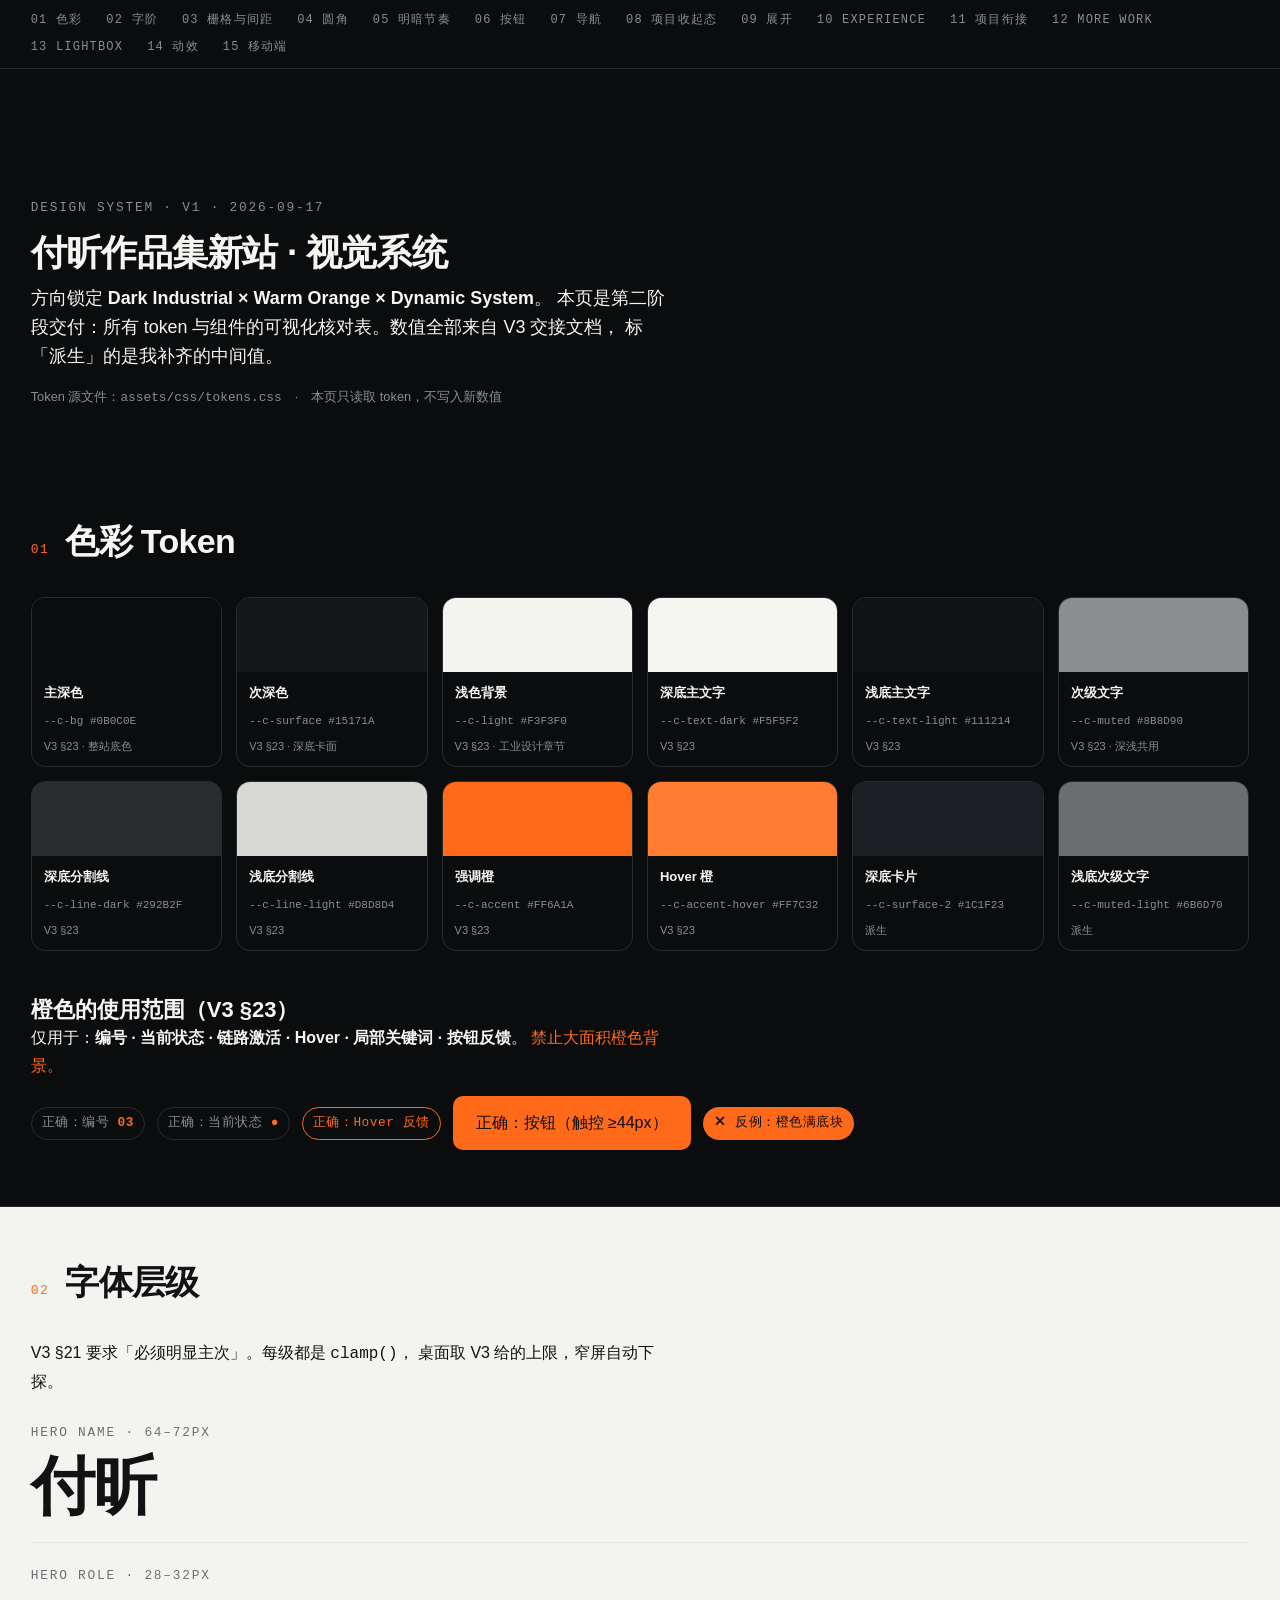
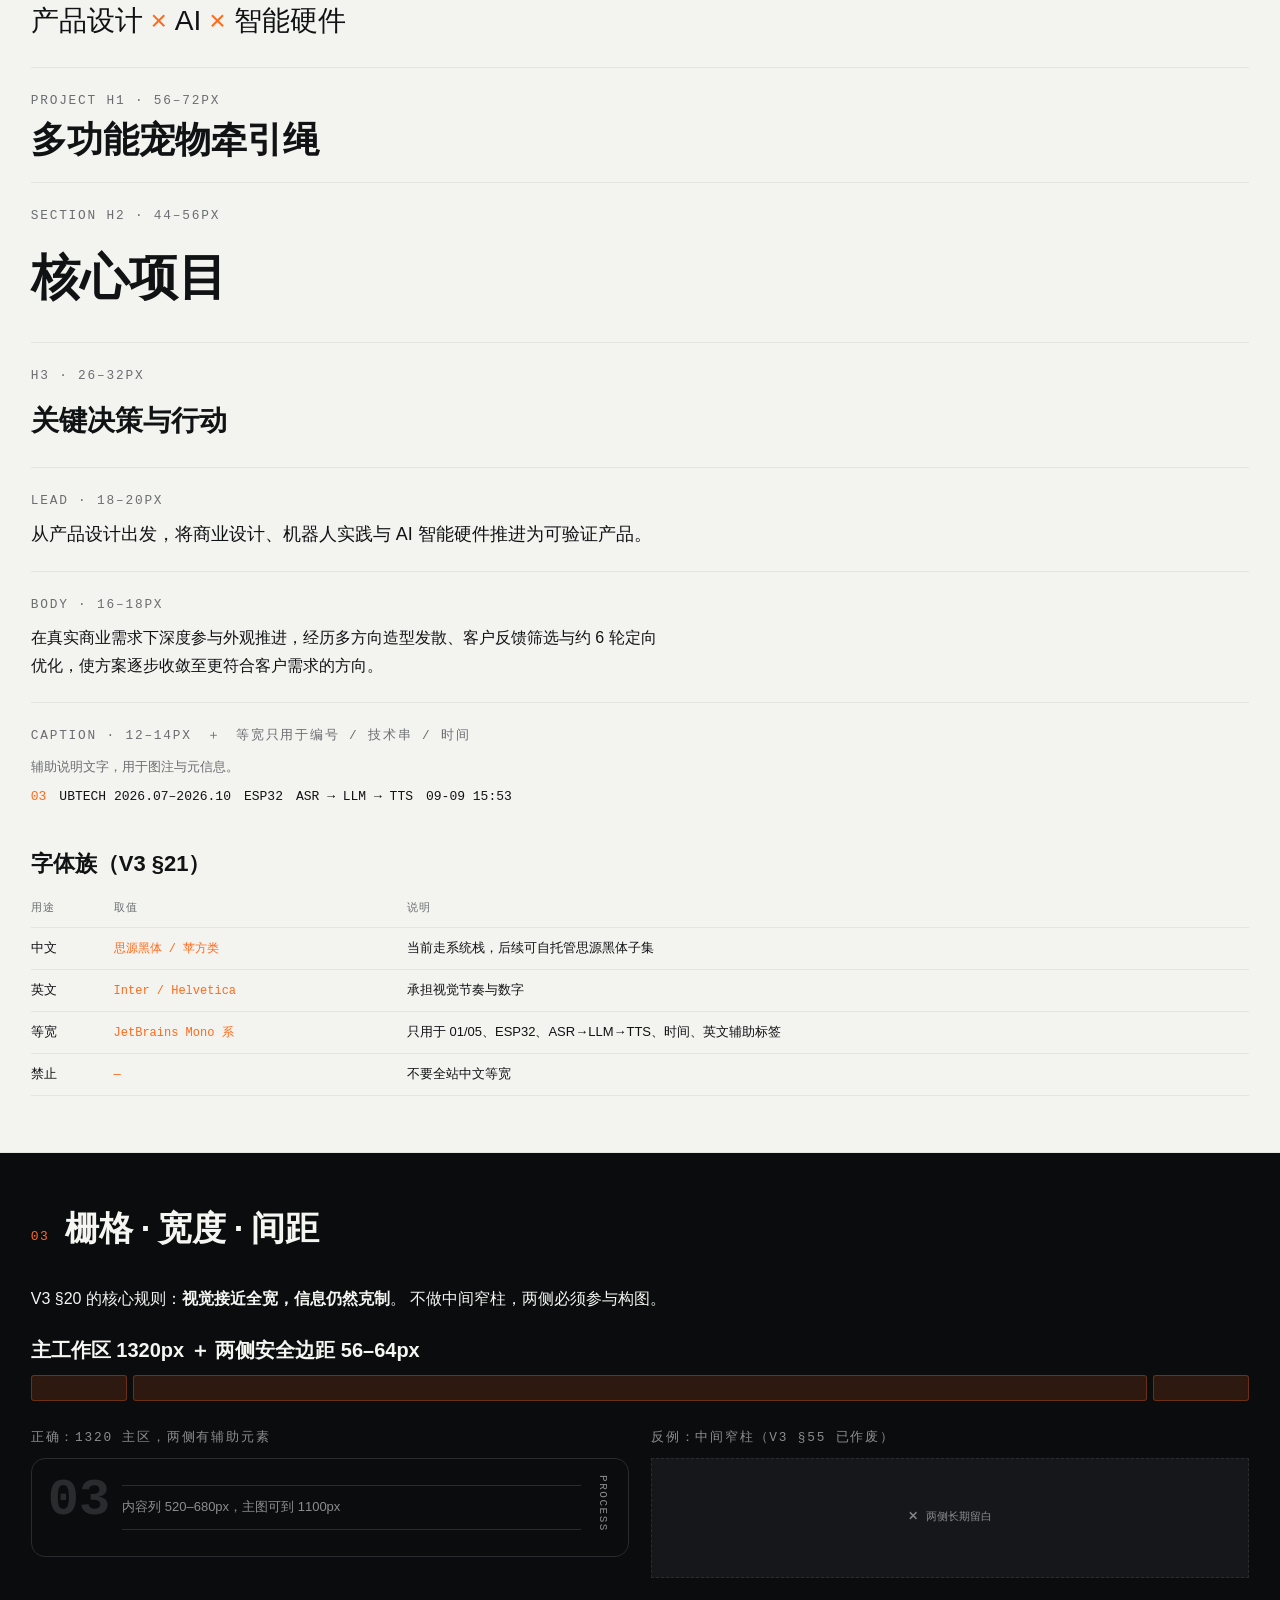
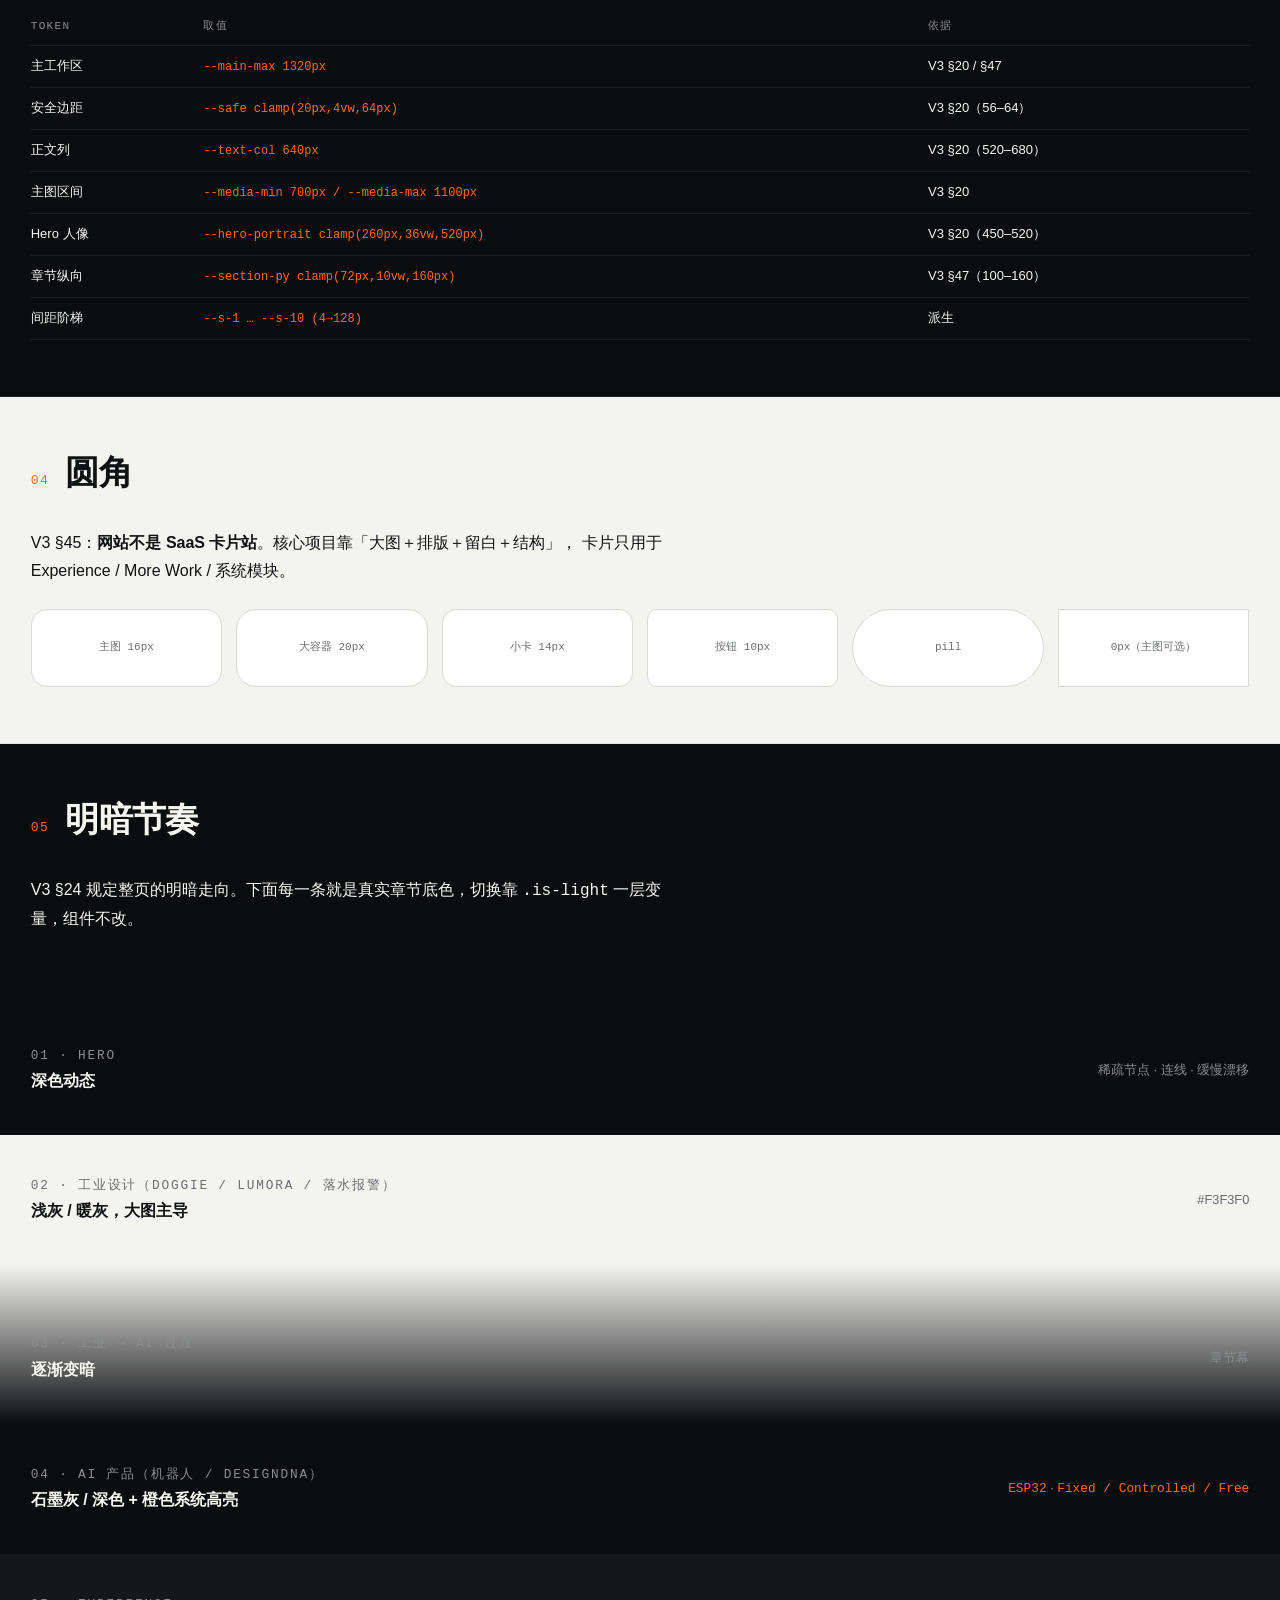
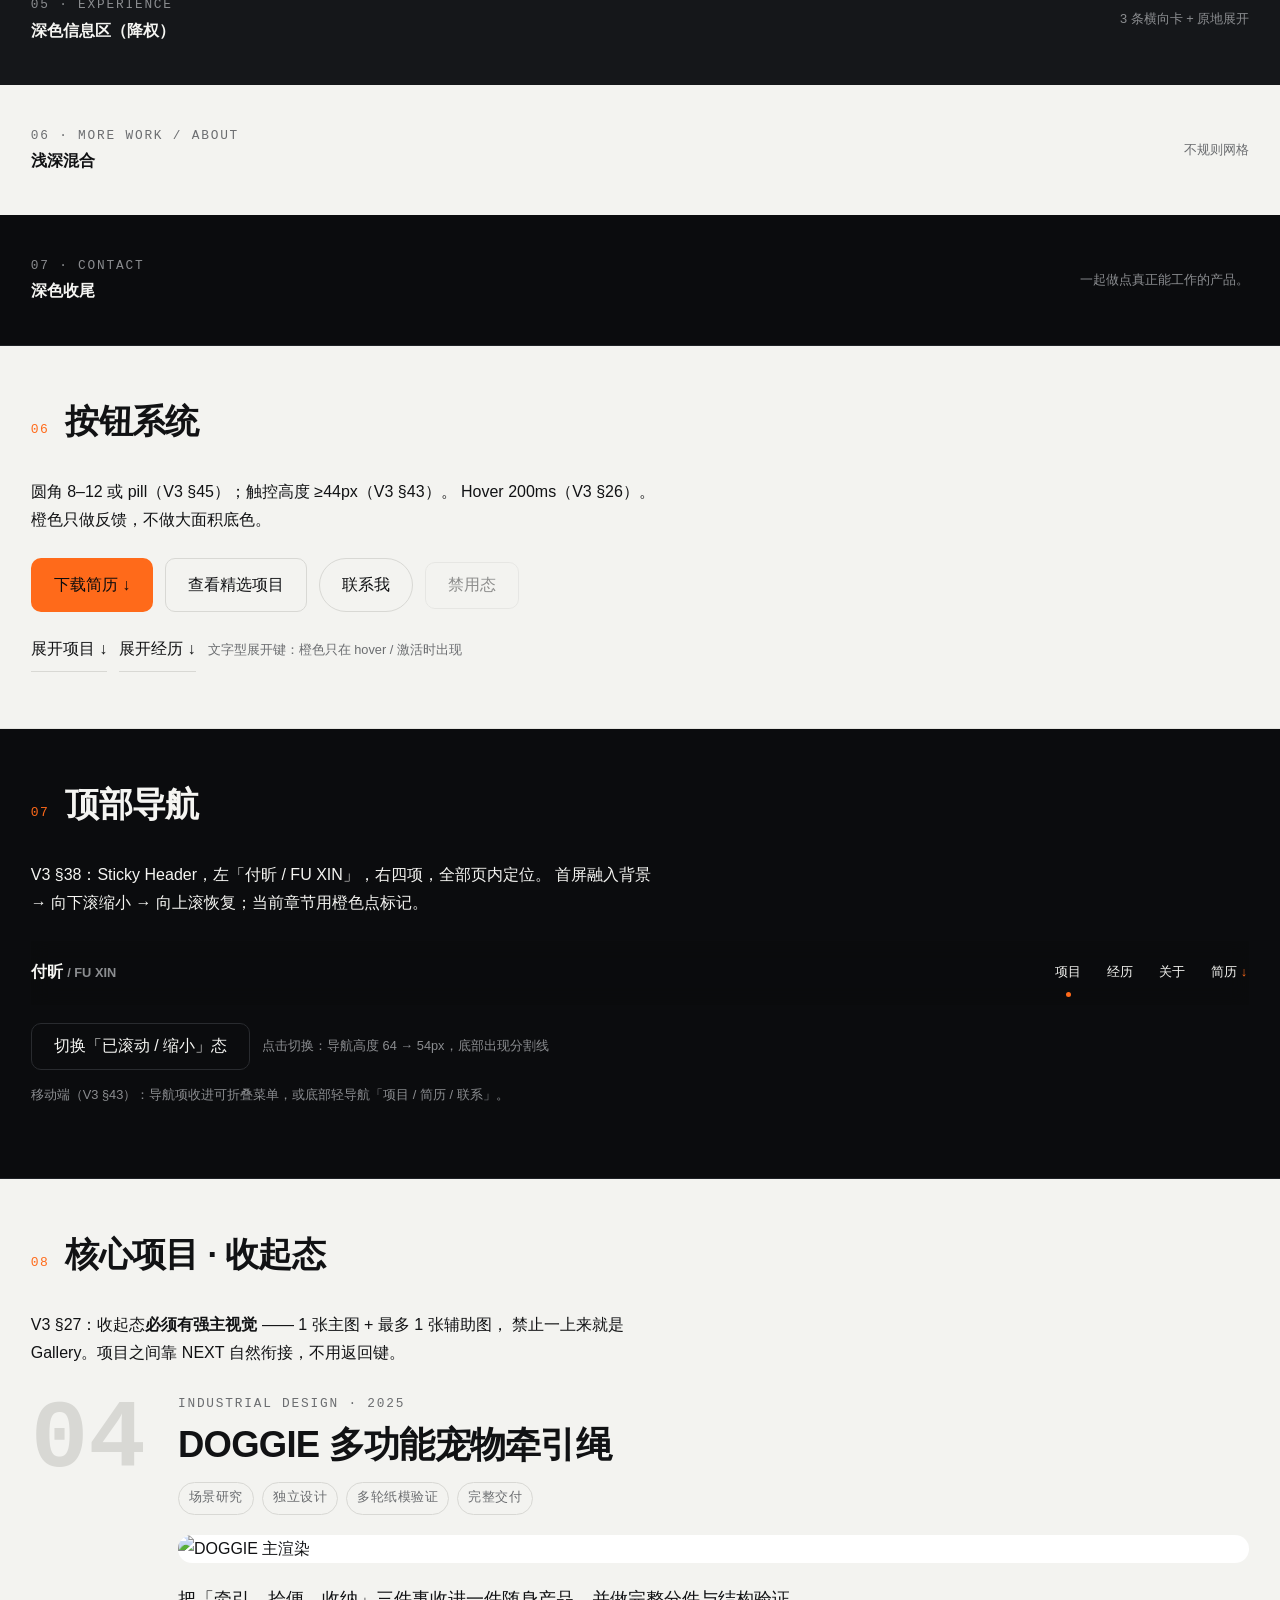
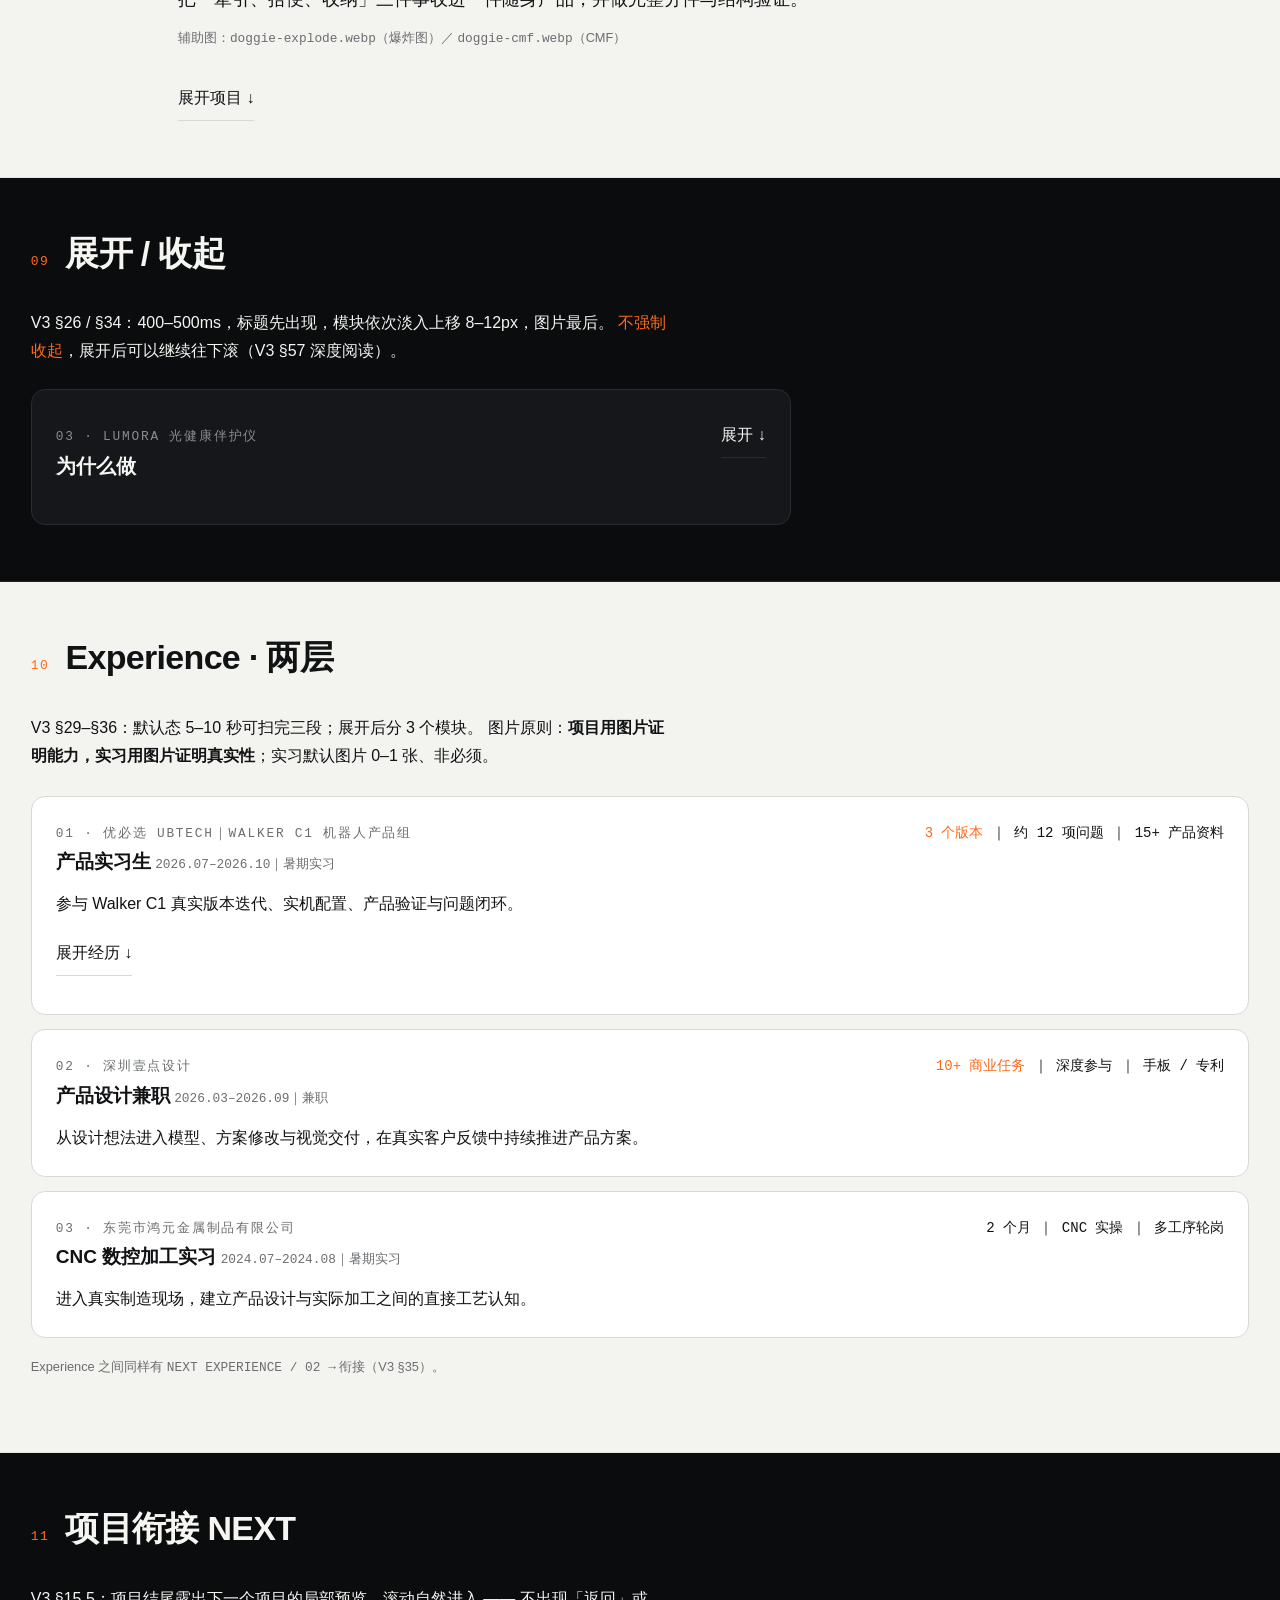
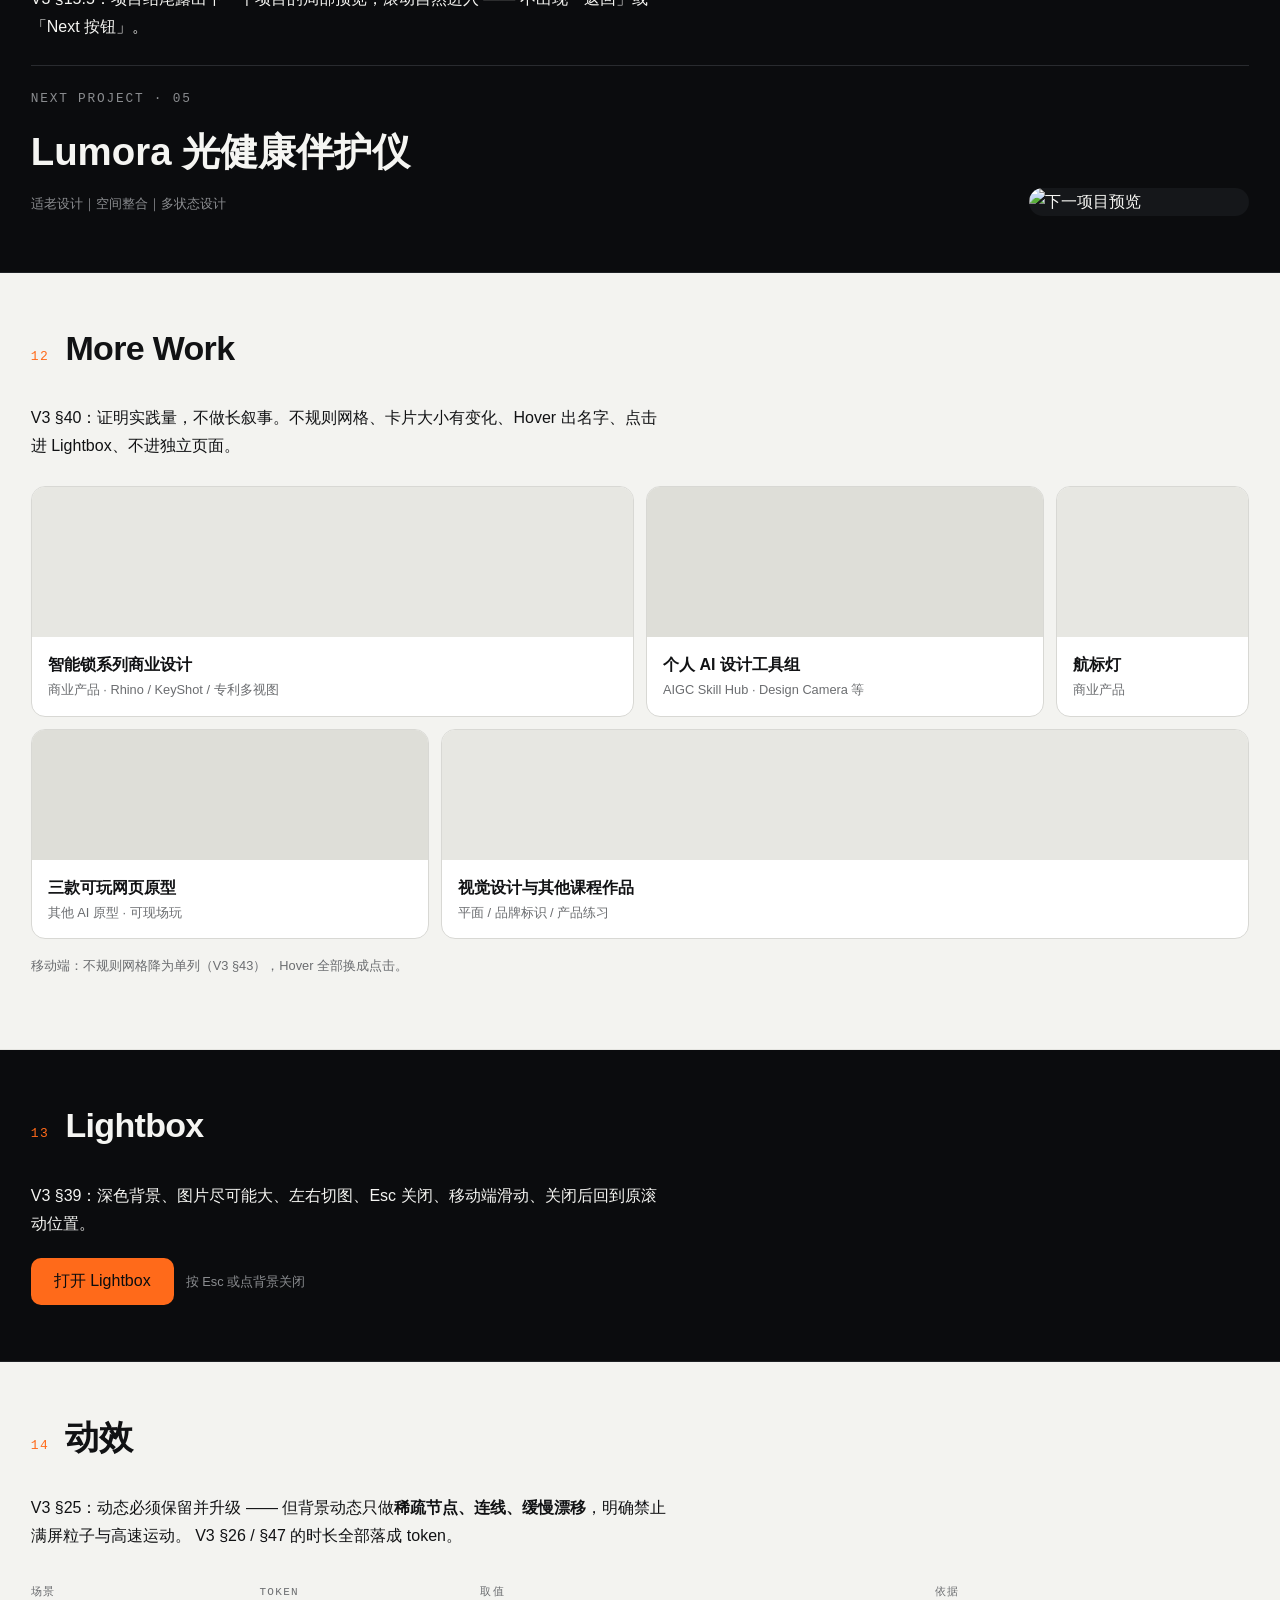
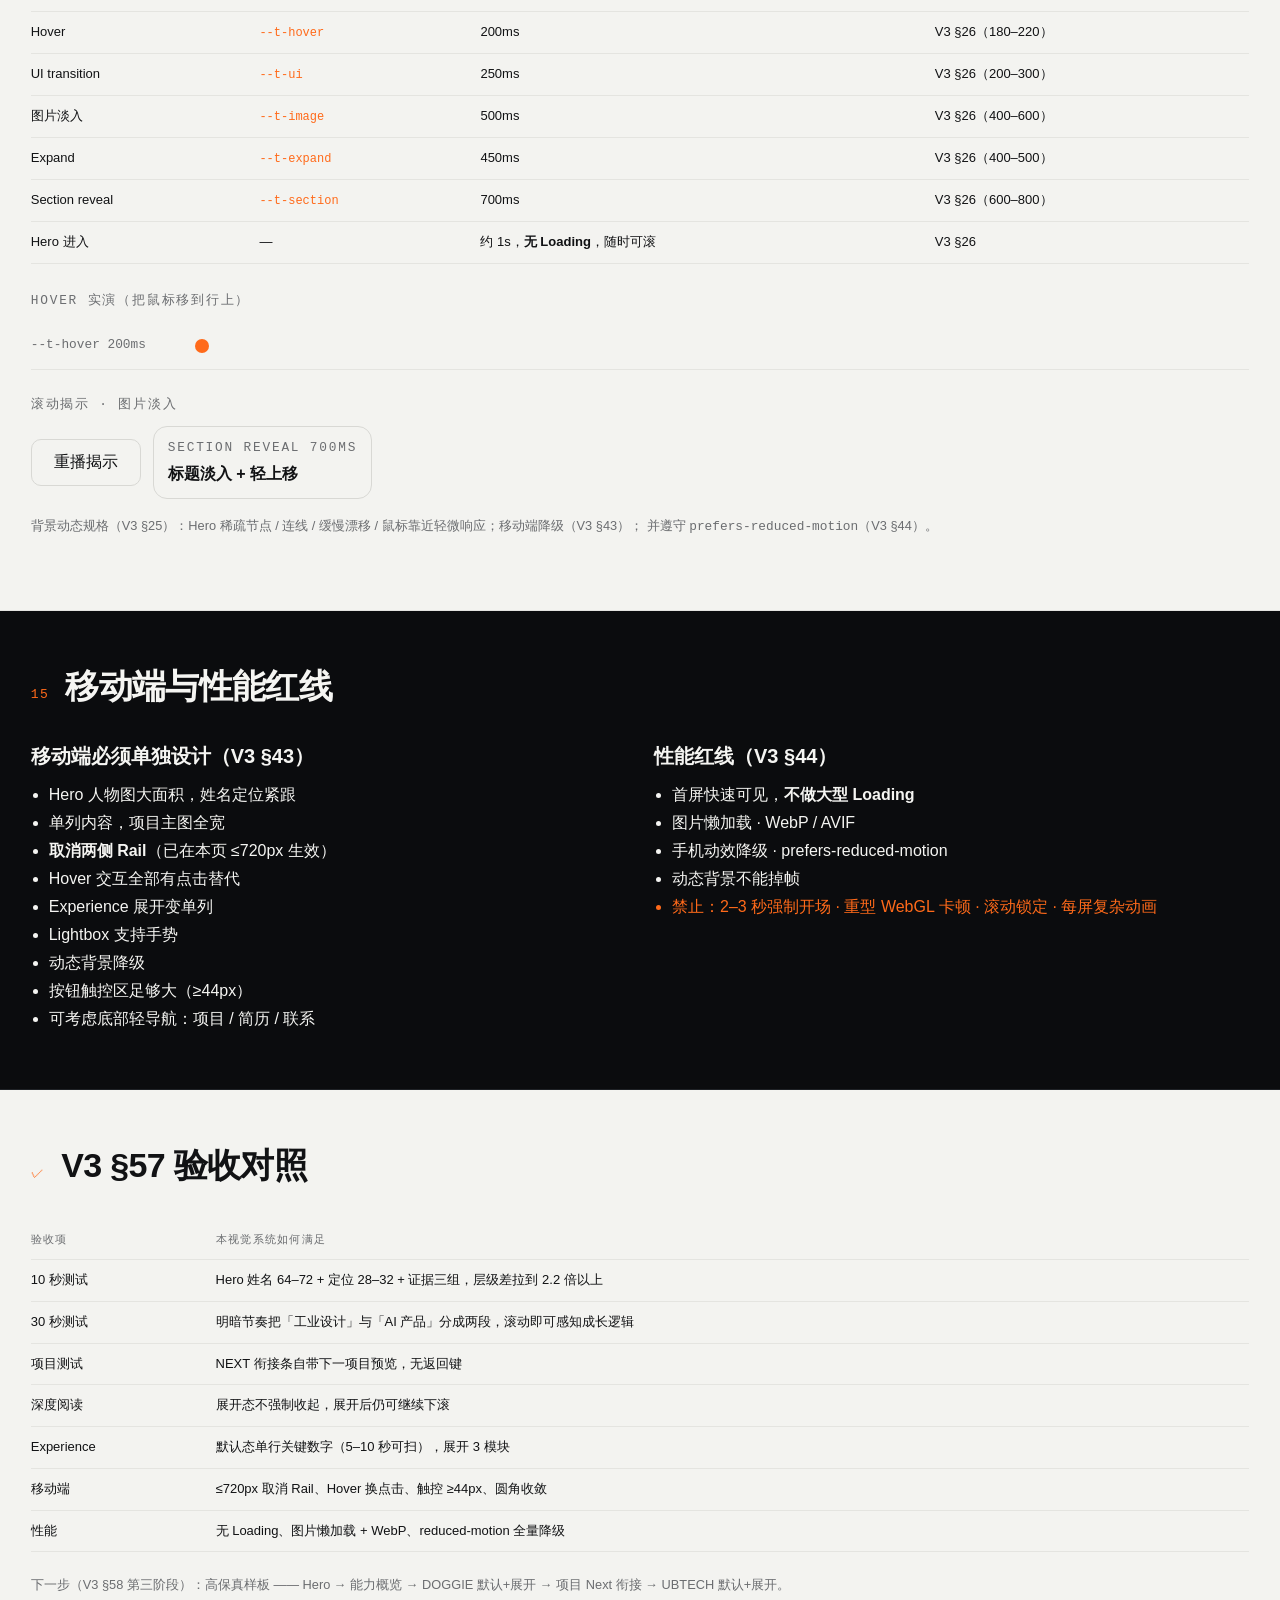
==== commit c11c451e: "优必选时间统一为 2026.07–2026.10（用户 2026-09-28 确认）：index/content/llms/styleguide" ====
--- a/styleguide.html
+++ b/styleguide.html
@@ -143,7 +143,7 @@
       <div class="label-en" style="margin-bottom:8px">Caption · 12–14px　＋　等宽只用于编号 / 技术串 / 时间</div>
       <div class="caption">辅助说明文字，用于图注与元信息。</div>
       <div class="mono" style="font-size:13px;margin-top:8px">
-        <span class="accent">03</span>　UBTECH 2026.07–2026.09　ESP32　ASR → LLM → TTS　09-09 15:53
+        <span class="accent">03</span>　UBTECH 2026.07–2026.10　ESP32　ASR → LLM → TTS　09-09 15:53
       </div>
     </div>
 
@@ -387,7 +387,7 @@
           <div>
             <div class="label-en">01 · 优必选 UBTECH｜Walker C1 机器人产品组</div>
             <b style="font-size:19px">产品实习生</b>
-            <span class="mono caption">2026.07–2026.09｜暑期实习</span>
+            <span class="mono caption">2026.07–2026.10｜暑期实习</span>
           </div>
           <div class="mono" style="font-size:14px">
             <span class="accent">3 个版本</span> ｜ 约 12 项问题 ｜ 15+ 产品资料
--- a/assets/css/tokens.css
+++ b/assets/css/tokens.css
@@ -15,6 +15,8 @@
   --c-muted:         #8B8D90;   /* 次级文字（深浅共用）*/
   --c-line-dark:     #292B2F;   /* 深底分割线 */
   --c-line-light:    #D8D8D4;   /* 浅底分割线 */
+  /* 无障碍：浅底上的小字用深一档品牌橙（#FF6A1A 在浅底仅 2.57:1，需 4.5）*/
+  --c-accent-ink: #C2410C;
   --c-accent:        #FF6A1A;   /* 强调橙 */
   --c-accent-hover:  #FF7C32;   /* Hover 橙 */
 
@@ -40,7 +42,7 @@
   /* ── 字号层级（V3 §21 / §47：桌面区间 → clamp 自适应）── */
   --fs-hero-name:    clamp(40px, 5vw,    72px);  /* V3: 64–72 */
   --fs-hero-role:    clamp(20px, 2.2vw,  32px);  /* V3: 28–32 */
-  --fs-project-h1:   clamp(38px, 4.8vw,  72px);  /* V3: 56–72 */
+  --fs-project-h1:   clamp(28px, 2.85vw, 46px);  /* V4.2：原 72px 使最长中文词（9字）需 648px > 文字列 482px，词被迫劈开 */  /* V3: 56–72 */
   --fs-section-h2:   clamp(30px, 3.8vw,  56px);  /* V3: 44–56 */
   --fs-h3:           clamp(21px, 2.2vw,  32px);  /* V3: 26–32 */
   --fs-lead:         clamp(17px, 1.4vw,  20px);  /* V3: 18–20 */
